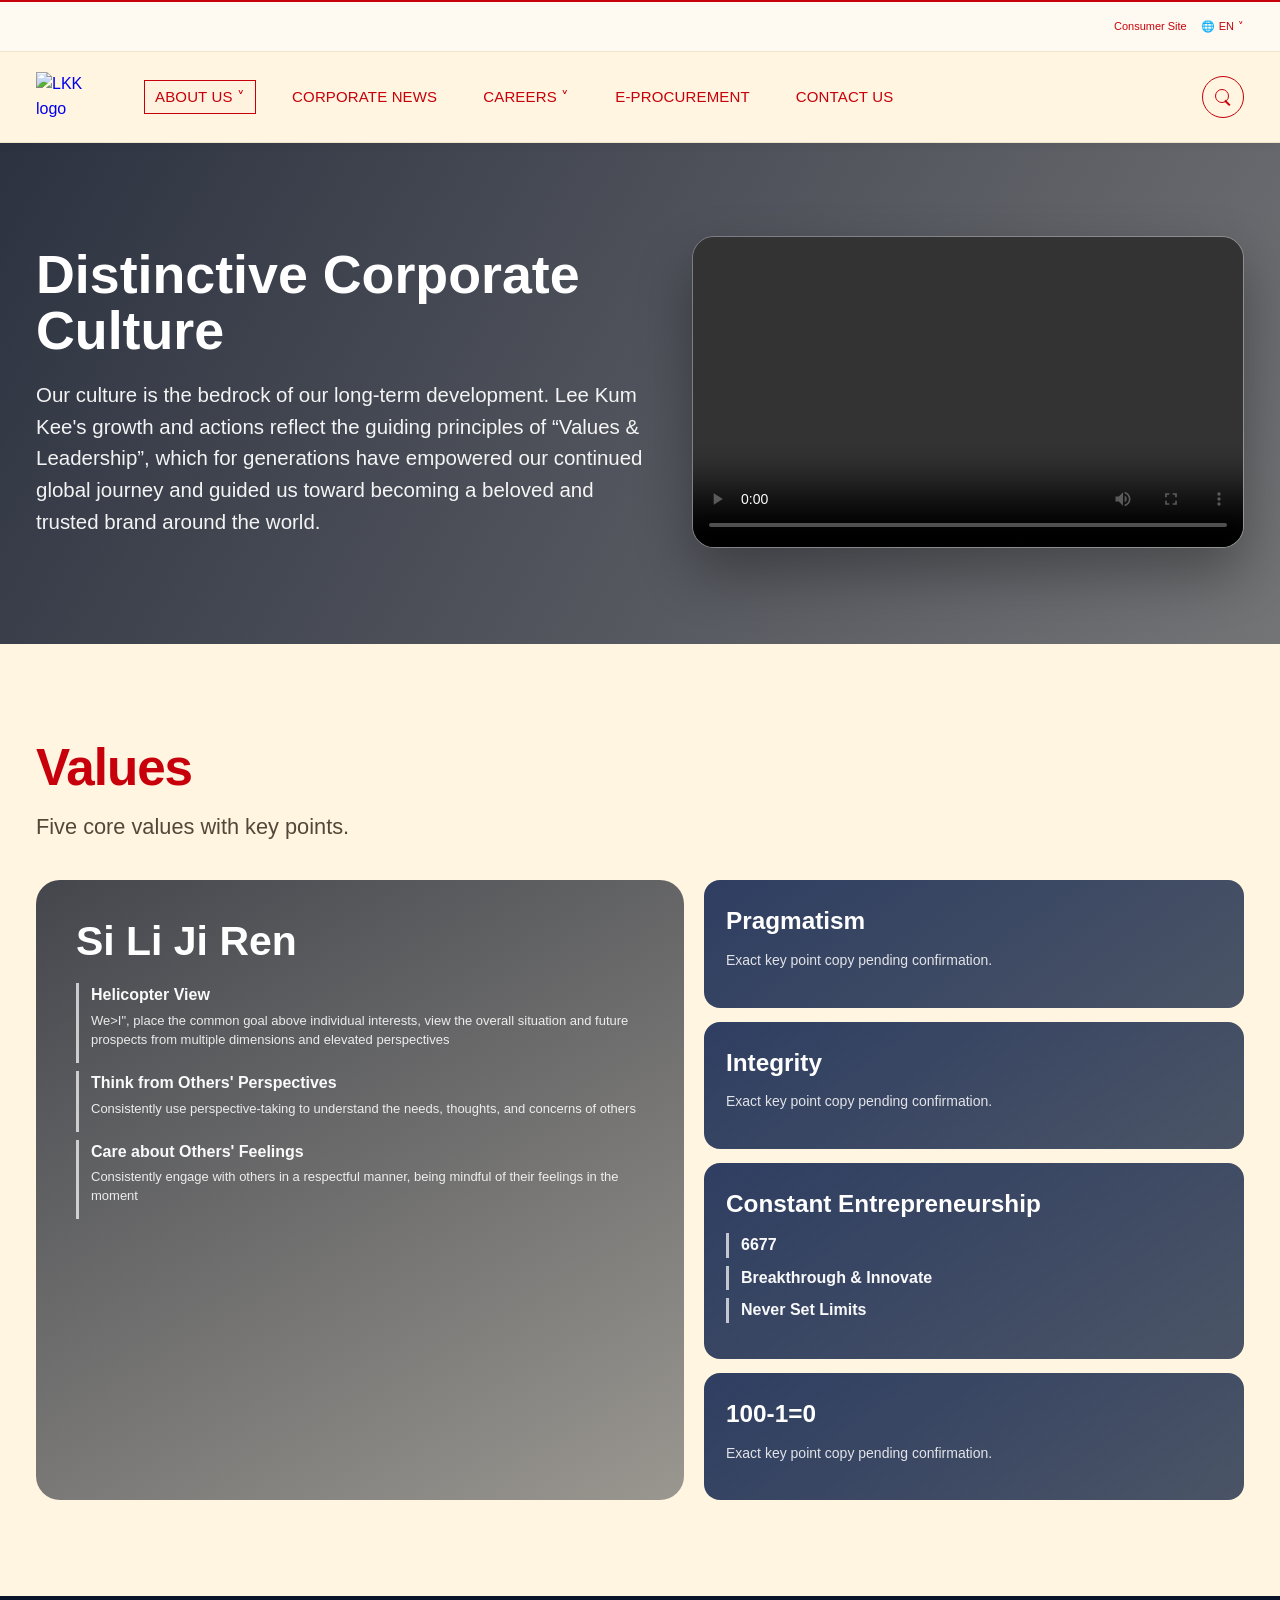
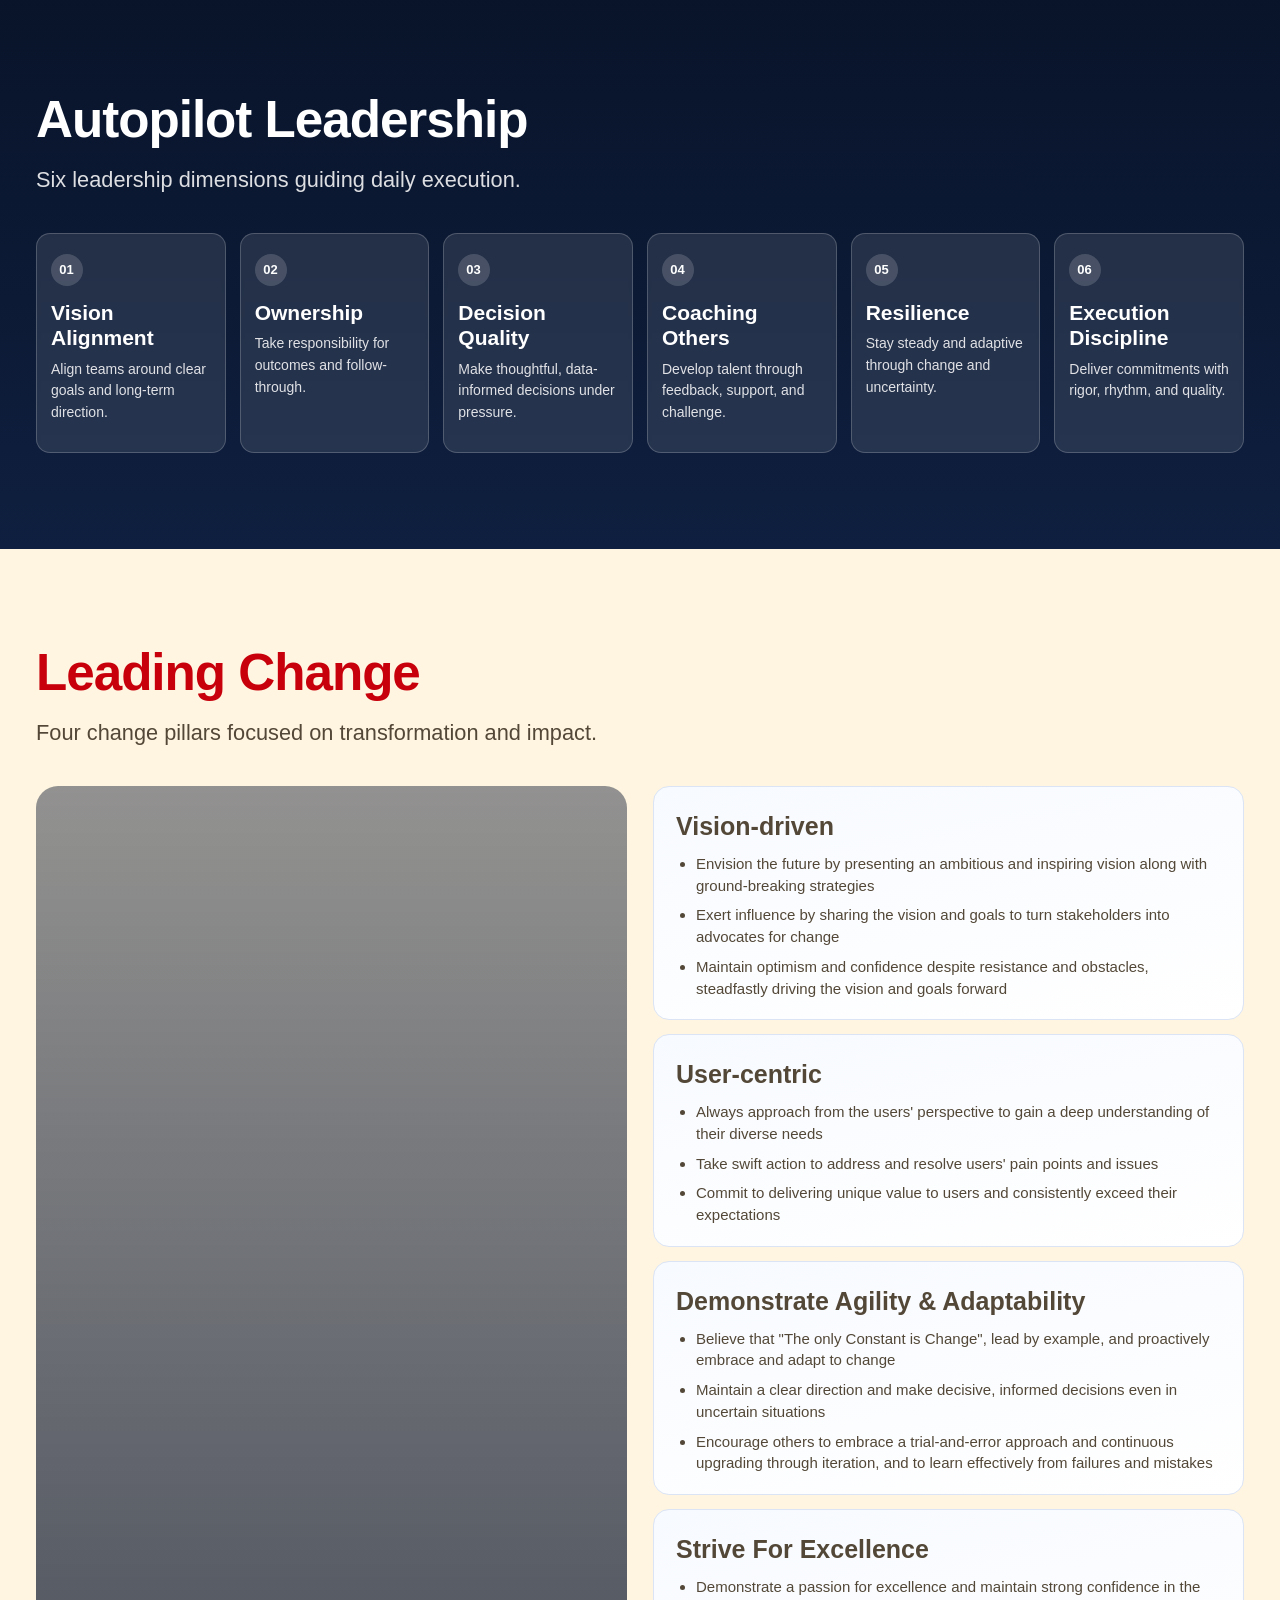
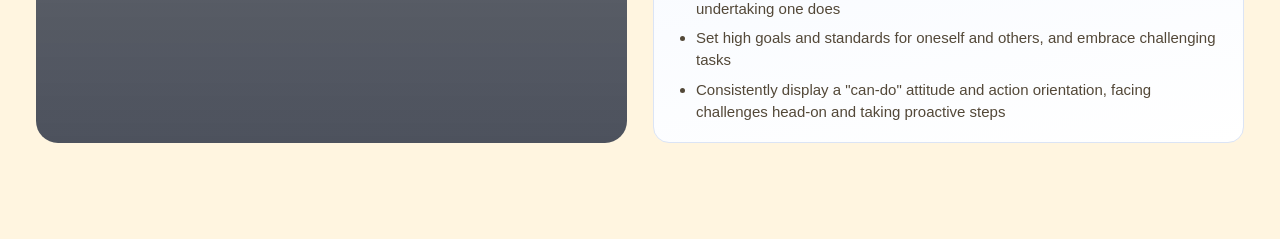
==== company-culture-mockup.html @ 20d8f266 "Remove hero banner section and start with content Co-authored-by: Terencefong62 <Terencefong62@users" ====
<!doctype html>
<html lang="en">
  <head>
    <meta charset="UTF-8" />
    <meta name="viewport" content="width=device-width, initial-scale=1.0" />
    <title>Company Culture Mockup</title>
    <style>
      :root {
        --bg: #fff5e0;
        --card: #ffffff;
        --text: #534838;
        --muted: #6d5e49;
        --primary: #0f65d8;
        --primary-soft: #e8f1ff;
        --line: #dde4ef;
        --lkk-red: #c7000b;
        --lkk-cream: #fff5e0;
      }

      * {
        box-sizing: border-box;
      }

      body {
        margin: 0;
        font-family: "ABC Arizona Flare", -apple-system, BlinkMacSystemFont,
          "Segoe UI", Roboto, Arial, sans-serif;
        color: var(--text);
        background: var(--bg);
        line-height: 1.55;
      }

      .container {
        width: min(1400px, calc(100% - 72px));
        margin: 0 auto;
      }

      .site-header {
        position: fixed;
        top: 0;
        width: 100%;
        z-index: 10;
        border-top: 2px solid var(--lkk-red);
        box-shadow: 0 2px 10px rgba(11, 20, 37, 0.05);
      }

      .utility-bar {
        height: 50px;
        background: #fffaf1;
        border-bottom: 1px solid #f1e3c9;
      }

      .utility-inner {
        height: 100%;
        display: flex;
        align-items: center;
        justify-content: flex-end;
        gap: 14px;
        font-size: 11px;
        font-weight: 500;
        color: var(--lkk-red);
      }

      .utility-item {
        display: inline-flex;
        align-items: center;
        gap: 4px;
      }

      .utility-globe {
        font-size: 11px;
      }

      .main-nav {
        background: var(--lkk-cream);
        border-bottom: 1px solid #f1e3c9;
      }

      .nav-inner {
        height: 90px;
        display: flex;
        align-items: center;
        justify-content: flex-start;
        gap: 24px;
      }

      .logo {
        display: inline-flex;
        align-items: center;
        text-decoration: none;
        flex-shrink: 0;
      }

      .logo img {
        width: 76px;
        height: auto;
        display: block;
      }

      .nav-links {
        display: flex;
        align-items: center;
        gap: 26px;
        padding: 0;
        margin: 0;
        list-style: none;
        margin-left: 8px;
      }

      .nav-links a {
        color: var(--lkk-red);
        text-decoration: none;
        font-size: 15px;
        font-weight: 500;
        text-transform: uppercase;
        letter-spacing: 0.01em;
        display: inline-flex;
        align-items: center;
        height: 34px;
        padding: 0 10px;
      }

      .nav-links a.is-active {
        border: 1px solid var(--lkk-red);
        background: #fff3df;
      }

      .search-btn {
        margin-left: auto;
        position: relative;
        width: 42px;
        height: 42px;
        border-radius: 50%;
        border: 1.5px solid var(--lkk-red);
        display: grid;
        place-items: center;
        color: var(--lkk-red);
      }

      .search-btn::before {
        content: "";
        width: 12px;
        height: 12px;
        border: 1.5px solid currentColor;
        border-radius: 50%;
        transform: translate(-1px, -1px);
      }

      .search-btn::after {
        content: "";
        position: absolute;
        width: 7px;
        height: 1.5px;
        background: currentColor;
        transform: translate(4px, 6px) rotate(45deg);
        transform-origin: center;
      }

      main {
        padding-top: 140px;
      }

      h1,
      h2 {
        margin: 0;
        line-height: 1.2;
      }

      section {
        padding: 96px 0;
      }

      .section-head {
        max-width: 900px;
        margin-bottom: 38px;
      }

      .section-head h2 {
        margin: 0 0 16px;
        font-size: clamp(34px, 4vw, 58px);
        line-height: 1.08;
        letter-spacing: -0.02em;
        color: var(--lkk-red);
      }

      .section-head p {
        margin: 0;
        color: var(--text);
        font-size: clamp(19px, 1.7vw, 25px);
        line-height: 1.45;
      }

      .culture-intro {
        position: relative;
        background:
          linear-gradient(120deg, rgba(15, 23, 42, 0.88), rgba(15, 23, 42, 0.58)),
          url("https://preview-web.lkk.com/files/live/sites/corporate/files/About%20US/1988_tai-po-headquarters.jpg")
            center center / cover no-repeat;
        color: #fff;
      }

      .culture-intro-grid {
        display: grid;
        grid-template-columns: 1.1fr 1fr;
        gap: 48px;
        align-items: center;
      }

      .culture-copy h2 {
        margin: 0 0 20px;
        font-size: clamp(36px, 4.2vw, 62px);
        line-height: 1.05;
      }

      .culture-copy p {
        margin: 0;
        font-size: clamp(19px, 1.6vw, 24px);
        line-height: 1.55;
        color: rgba(255, 255, 255, 0.94);
      }

      .video-frame {
        overflow: hidden;
        border-radius: 22px;
        border: 1px solid rgba(255, 255, 255, 0.25);
        box-shadow: 0 26px 56px rgba(0, 0, 0, 0.33);
      }

      .video-frame video {
        display: block;
        width: 100%;
        aspect-ratio: 16 / 9;
      }

      .values {
        background: var(--bg);
      }

      .values-layout {
        display: grid;
        grid-template-columns: 1.2fr 1fr;
        gap: 20px;
      }

      .value-feature {
        position: relative;
        overflow: hidden;
        border-radius: 24px;
        min-height: 620px;
        padding: 40px;
        color: #fff;
        background:
          linear-gradient(150deg, rgba(15, 21, 35, 0.78), rgba(15, 21, 35, 0.42)),
          url("https://images.unsplash.com/photo-1552664730-d307ca884978?auto=format&fit=crop&w=1600&q=80")
            center center / cover no-repeat;
      }

      .value-feature h3 {
        margin: 0 0 20px;
        font-size: clamp(34px, 3.2vw, 54px);
        line-height: 1.05;
      }

      .value-card-grid {
        display: grid;
        gap: 14px;
      }

      .value-card {
        border-radius: 16px;
        padding: 22px;
        color: #fff;
        background:
          linear-gradient(145deg, rgba(24, 42, 84, 0.9), rgba(11, 28, 59, 0.74)),
          url("https://images.unsplash.com/photo-1521737604893-d14cc237f11d?auto=format&fit=crop&w=1200&q=80")
            center center / cover no-repeat;
      }

      .value-card h4 {
        margin: 0 0 10px;
        font-size: clamp(24px, 1.9vw, 33px);
      }

      .value-points {
        list-style: none;
        margin: 0;
        padding: 0;
        display: grid;
        gap: 8px;
      }

      .value-points li {
        border-left: 3px solid rgba(255, 255, 255, 0.7);
        padding-left: 12px;
      }

      .point-label {
        font-size: clamp(16px, 1.08vw, 18px);
        font-weight: 700;
        color: rgba(255, 255, 255, 0.97);
      }

      .point-desc {
        margin-top: 4px;
        font-size: clamp(13px, 0.95vw, 15px);
        line-height: 1.45;
        color: rgba(255, 255, 255, 0.88);
      }

      .copy-pending {
        margin: 0;
        font-size: 14px;
        color: rgba(255, 255, 255, 0.85);
      }

      .autopilot {
        background:
          linear-gradient(180deg, #09142a, #0f1f3f),
          url("https://images.unsplash.com/photo-1504384308090-c894fdcc538d?auto=format&fit=crop&w=1800&q=80")
            center center / cover no-repeat;
        color: #fff;
      }

      .autopilot .section-head p {
        color: rgba(255, 255, 255, 0.86);
      }

      .autopilot .section-head h2 {
        color: #fff;
      }

      .autopilot-track {
        display: grid;
        grid-template-columns: repeat(6, minmax(0, 1fr));
        gap: 14px;
      }

      .pilot-step {
        border-radius: 14px;
        padding: 20px 14px;
        min-height: 220px;
        background: rgba(255, 255, 255, 0.1);
        border: 1px solid rgba(255, 255, 255, 0.2);
        backdrop-filter: blur(2px);
      }

      .pilot-step .num {
        display: inline-flex;
        width: 32px;
        height: 32px;
        border-radius: 50%;
        background: rgba(255, 255, 255, 0.16);
        align-items: center;
        justify-content: center;
        font-size: 13px;
        font-weight: 700;
        margin-bottom: 14px;
      }

      .pilot-step h3 {
        margin: 0 0 8px;
        font-size: 21px;
        line-height: 1.2;
      }

      .pilot-step p {
        margin: 0;
        font-size: 14px;
        color: rgba(255, 255, 255, 0.86);
      }

      .leading-change {
        background: var(--bg);
      }

      .change-layout {
        display: grid;
        grid-template-columns: 1fr 1fr;
        gap: 26px;
        align-items: stretch;
      }

      .change-visual {
        border-radius: 22px;
        min-height: 650px;
        background:
          linear-gradient(180deg, rgba(8, 19, 43, 0.44), rgba(8, 19, 43, 0.72)),
          url("https://images.unsplash.com/photo-1497366811353-6870744d04b2?auto=format&fit=crop&w=1500&q=80")
            center center / cover no-repeat;
      }

      .change-stack {
        display: grid;
        gap: 14px;
      }

      .change-card {
        border-radius: 16px;
        padding: 20px 22px;
        border: 1px solid #dbe4f5;
        background: linear-gradient(170deg, #f7faff 0%, #ffffff 100%);
      }

      .change-card h3 {
        margin: 0 0 7px;
        font-size: 25px;
      }

      .change-card ul {
        margin: 0;
        padding-left: 20px;
        display: grid;
        gap: 8px;
      }

      .change-card li {
        margin: 0;
        font-size: 15px;
        line-height: 1.45;
        color: var(--text);
      }

      @media (max-width: 1080px) {
        .nav-links {
          gap: 14px;
        }

        .nav-links a {
          font-size: 14px;
        }

        .values-layout {
          grid-template-columns: 1fr;
        }

        .autopilot-track {
          grid-template-columns: repeat(3, minmax(0, 1fr));
        }
      }

      @media (max-width: 900px) {
        .utility-bar {
          display: none;
        }

        main {
          padding-top: 90px;
        }

        .culture-intro {
          margin-top: 0;
          padding-top: 72px;
        }

        .nav-inner {
          height: auto;
          padding: 14px 0 16px;
          flex-wrap: wrap;
        }

        .nav-links {
          width: 100%;
          flex-wrap: wrap;
          justify-content: center;
          gap: 12px 18px;
        }

        .culture-intro-grid,
        .change-layout {
          grid-template-columns: 1fr;
        }

        .autopilot-track {
          grid-template-columns: 1fr;
        }

        .value-feature {
          min-height: 460px;
        }
      }

      @media (max-width: 680px) {
        .container {
          width: min(1160px, calc(100% - 28px));
        }

        section {
          padding: 72px 0;
        }
      }
    </style>
  </head>
  <body>
    <header class="site-header">
      <div class="utility-bar">
        <div class="container utility-inner">
          <span class="utility-item">Consumer Site</span>
          <span class="utility-item">
            <span class="utility-globe" aria-hidden="true">🌐</span>
            EN
            <span aria-hidden="true">˅</span>
          </span>
        </div>
      </div>
      <nav class="main-nav">
        <div class="container nav-inner">
          <a href="#" class="logo" aria-label="Lee Kum Kee">
            <img
              src="https://preview-web.lkk.com/modules/lkk-templates/images/lkk-logo-corporate.svg"
              alt="LKK logo"
            />
          </a>
          <ul class="nav-links">
            <li><a class="is-active" href="#">About Us ˅</a></li>
            <li><a href="#">Corporate News</a></li>
            <li><a href="#">Careers ˅</a></li>
            <li><a href="#">E-Procurement</a></li>
            <li><a href="#">Contact Us</a></li>
          </ul>
          <div class="search-btn" aria-hidden="true"></div>
        </div>
      </nav>
    </header>

    <main>
      <section class="culture-intro">
        <div class="container">
          <div class="culture-intro-grid">
            <div class="culture-copy">
              <h2>Distinctive Corporate Culture</h2>
              <p>
                Our culture is the bedrock of our long-term development.
                Lee Kum Kee's growth and actions reflect the guiding principles of
                “Values &amp; Leadership”, which for generations have empowered our
                continued global journey and guided us toward becoming a beloved
                and trusted brand around the world.
              </p>
            </div>
            <div class="video-frame">
              <video controls preload="metadata">
                <source
                  src="https://preview-web.lkk.com/files/live/sites/corporate/files/About%20US/v-l-tc.mp4"
                  type="video/mp4"
                />
                Your browser does not support the video tag.
              </video>
            </div>
          </div>
        </div>
      </section>

      <section class="values">
        <div class="container">
          <div class="section-head">
            <h2>Values</h2>
            <p>Five core values with key points.</p>
          </div>
          <div class="values-layout">
            <article class="value-feature">
              <h3>Si Li Ji Ren</h3>
              <ul class="value-points">
                <li>
                  <span class="point-label">Helicopter View</span>
                  <p class="point-desc">
                    We&gt;I", place the common goal above individual interests,
                    view the overall situation and future prospects from
                    multiple dimensions and elevated perspectives
                  </p>
                </li>
                <li>
                  <span class="point-label">Think from Others' Perspectives</span>
                  <p class="point-desc">
                    Consistently use perspective-taking to understand the needs,
                    thoughts, and concerns of others
                  </p>
                </li>
                <li>
                  <span class="point-label">Care about Others' Feelings</span>
                  <p class="point-desc">
                    Consistently engage with others in a respectful manner,
                    being mindful of their feelings in the moment
                  </p>
                </li>
              </ul>
            </article>
            <div class="value-card-grid">
              <article class="value-card">
                <h4>Pragmatism</h4>
                <p class="copy-pending">Exact key point copy pending confirmation.</p>
              </article>
              <article class="value-card">
                <h4>Integrity</h4>
                <p class="copy-pending">Exact key point copy pending confirmation.</p>
              </article>
              <article class="value-card">
                <h4>Constant Entrepreneurship</h4>
                <ul class="value-points">
                  <li><span class="point-label">6677</span></li>
                  <li><span class="point-label">Breakthrough &amp; Innovate</span></li>
                  <li><span class="point-label">Never Set Limits</span></li>
                </ul>
              </article>
              <article class="value-card">
                <h4>100-1=0</h4>
                <p class="copy-pending">Exact key point copy pending confirmation.</p>
              </article>
            </div>
          </div>
        </div>
      </section>

      <section class="autopilot">
        <div class="container">
          <div class="section-head">
            <h2>Autopilot Leadership</h2>
            <p>Six leadership dimensions guiding daily execution.</p>
          </div>
          <div class="autopilot-track">
            <article class="pilot-step">
              <span class="num">01</span>
              <h3>Vision Alignment</h3>
              <p>Align teams around clear goals and long-term direction.</p>
            </article>
            <article class="pilot-step">
              <span class="num">02</span>
              <h3>Ownership</h3>
              <p>Take responsibility for outcomes and follow-through.</p>
            </article>
            <article class="pilot-step">
              <span class="num">03</span>
              <h3>Decision Quality</h3>
              <p>Make thoughtful, data-informed decisions under pressure.</p>
            </article>
            <article class="pilot-step">
              <span class="num">04</span>
              <h3>Coaching Others</h3>
              <p>Develop talent through feedback, support, and challenge.</p>
            </article>
            <article class="pilot-step">
              <span class="num">05</span>
              <h3>Resilience</h3>
              <p>Stay steady and adaptive through change and uncertainty.</p>
            </article>
            <article class="pilot-step">
              <span class="num">06</span>
              <h3>Execution Discipline</h3>
              <p>Deliver commitments with rigor, rhythm, and quality.</p>
            </article>
          </div>
        </div>
      </section>

      <section class="leading-change">
        <div class="container">
          <div class="section-head">
            <h2>Leading Change</h2>
            <p>Four change pillars focused on transformation and impact.</p>
          </div>
          <div class="change-layout">
            <div class="change-visual"></div>
            <div class="change-stack">
              <article class="change-card">
                <h3>Vision-driven</h3>
                <ul>
                  <li>
                    Envision the future by presenting an ambitious and inspiring
                    vision along with ground-breaking strategies
                  </li>
                  <li>
                    Exert influence by sharing the vision and goals to turn
                    stakeholders into advocates for change
                  </li>
                  <li>
                    Maintain optimism and confidence despite resistance and
                    obstacles, steadfastly driving the vision and goals forward
                  </li>
                </ul>
              </article>
              <article class="change-card">
                <h3>User-centric</h3>
                <ul>
                  <li>
                    Always approach from the users' perspective to gain a deep
                    understanding of their diverse needs
                  </li>
                  <li>
                    Take swift action to address and resolve users' pain points
                    and issues
                  </li>
                  <li>
                    Commit to delivering unique value to users and consistently
                    exceed their expectations
                  </li>
                </ul>
              </article>
              <article class="change-card">
                <h3>Demonstrate Agility &amp; Adaptability</h3>
                <ul>
                  <li>
                    Believe that "The only Constant is Change", lead by
                    example, and proactively embrace and adapt to change
                  </li>
                  <li>
                    Maintain a clear direction and make decisive, informed
                    decisions even in uncertain situations
                  </li>
                  <li>
                    Encourage others to embrace a trial-and-error approach and
                    continuous upgrading through iteration, and to learn
                    effectively from failures and mistakes
                  </li>
                </ul>
              </article>
              <article class="change-card">
                <h3>Strive For Excellence</h3>
                <ul>
                  <li>
                    Demonstrate a passion for excellence and maintain strong
                    confidence in the undertaking one does
                  </li>
                  <li>
                    Set high goals and standards for oneself and others, and
                    embrace challenging tasks
                  </li>
                  <li>
                    Consistently display a "can-do" attitude and action
                    orientation, facing challenges head-on and taking proactive
                    steps
                  </li>
                </ul>
              </article>
            </div>
          </div>
        </div>
      </section>
    </main>
  </body>
</html>
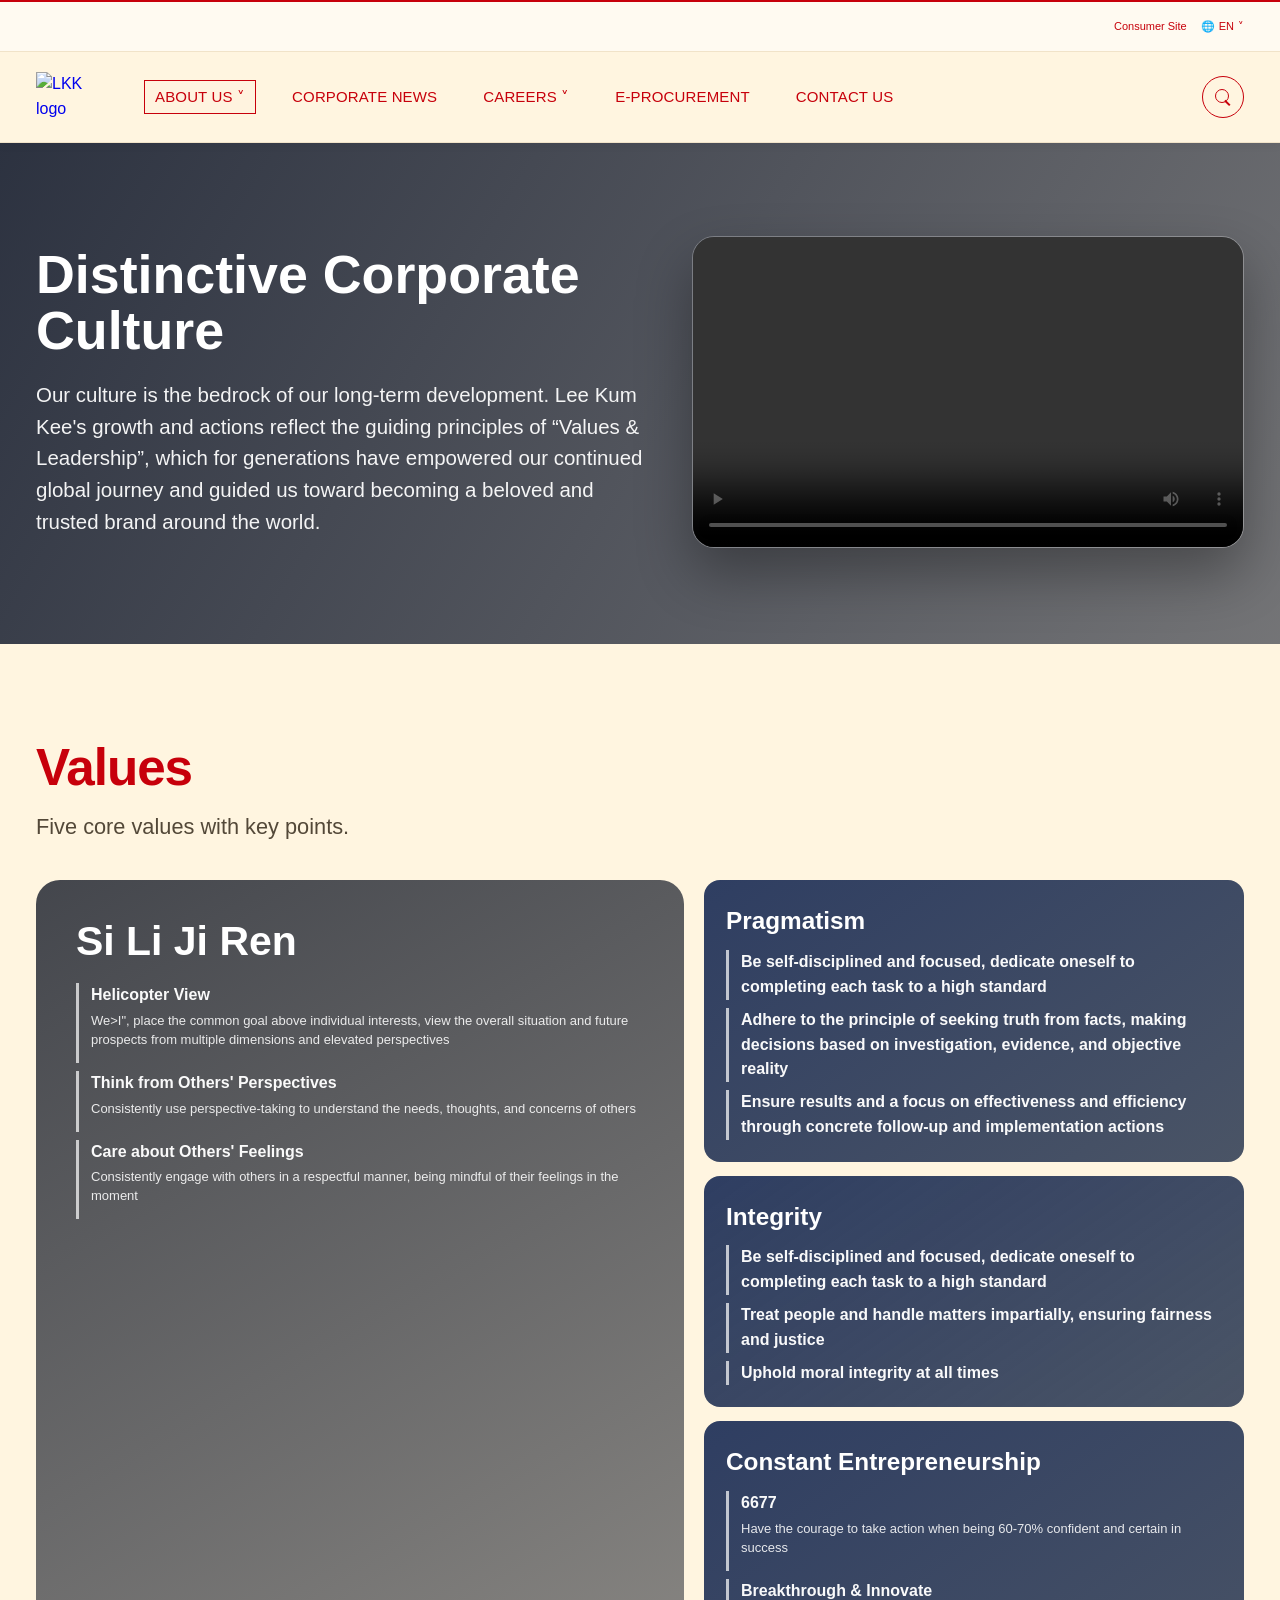
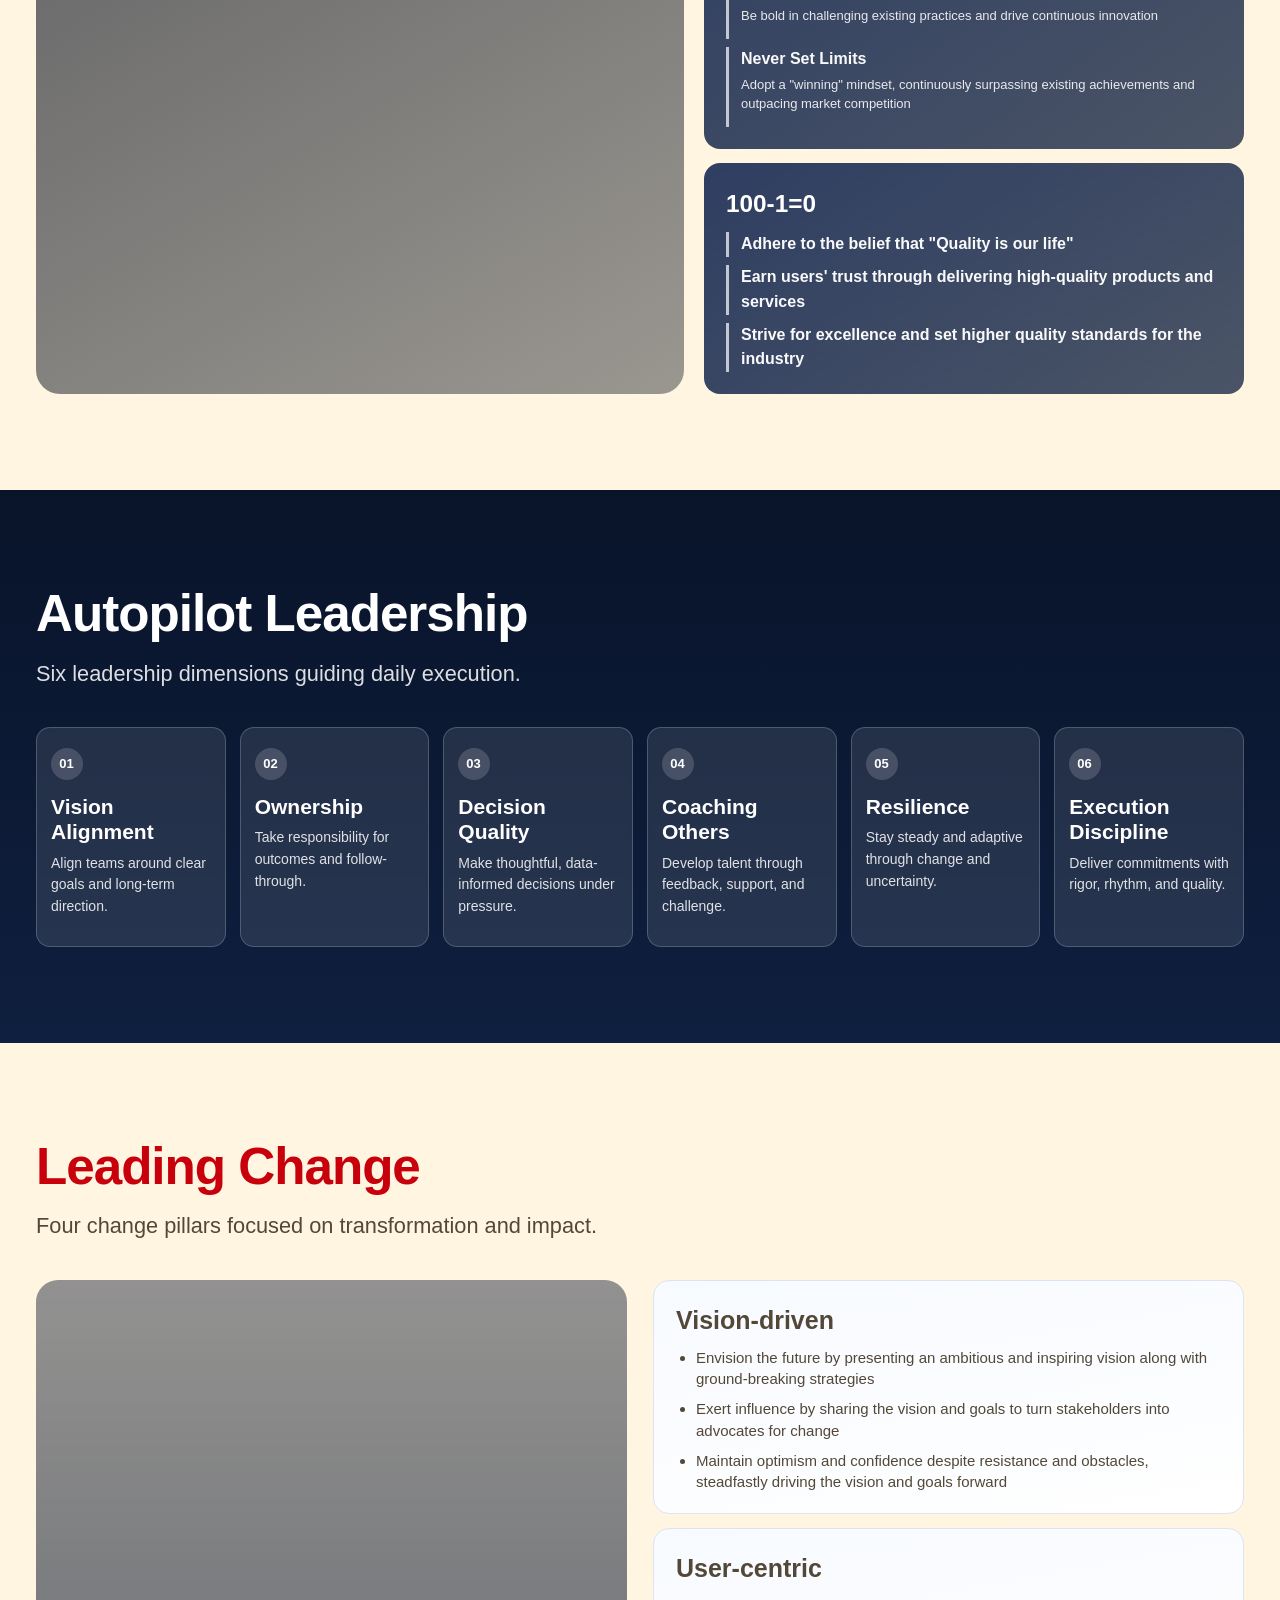
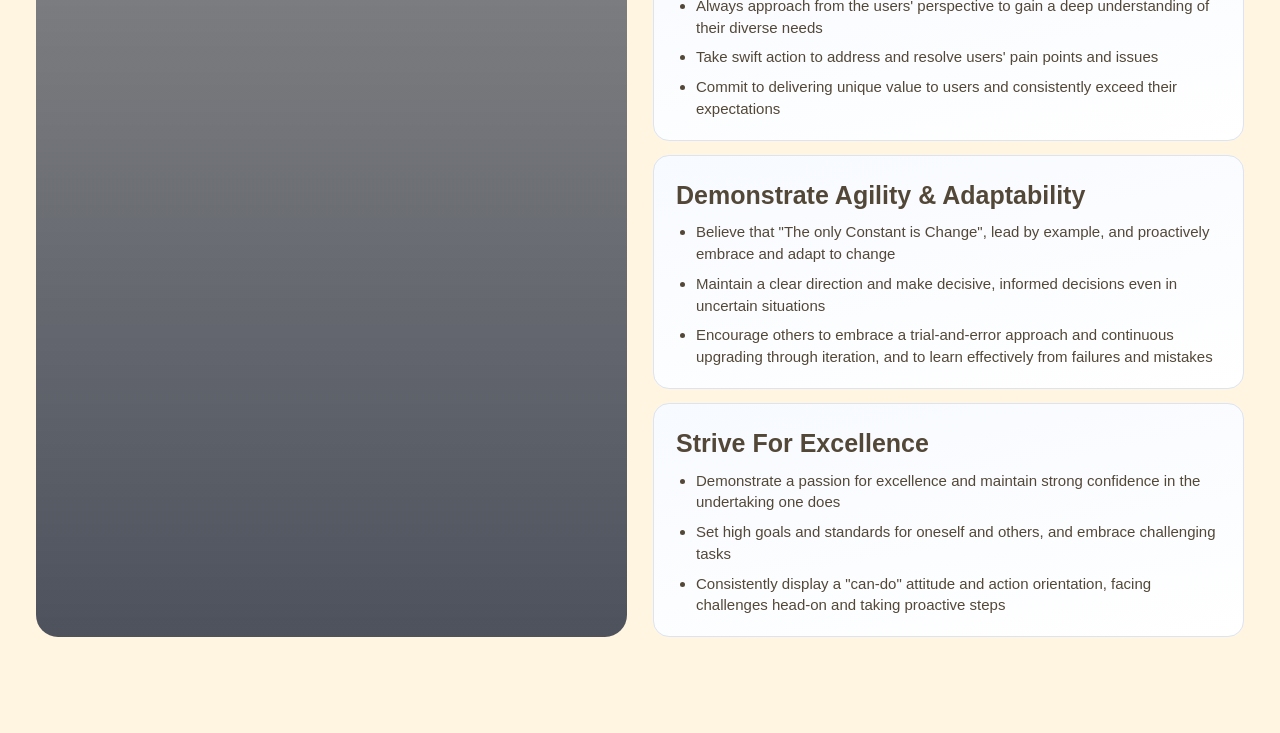
==== commit 5cc6b674: "Use exact provided copy for values section Co-authored-by: Terencefong62 <Terencefong62@users.norepl" ====
--- a/company-culture-mockup.html
+++ b/company-culture-mockup.html
@@ -305,12 +305,6 @@
         font-size: clamp(13px, 0.95vw, 15px);
         line-height: 1.45;
         color: rgba(255, 255, 255, 0.88);
-      }
-
-      .copy-pending {
-        margin: 0;
-        font-size: 14px;
-        color: rgba(255, 255, 255, 0.85);
       }
 
       .autopilot {
@@ -586,23 +580,97 @@
             <div class="value-card-grid">
               <article class="value-card">
                 <h4>Pragmatism</h4>
-                <p class="copy-pending">Exact key point copy pending confirmation.</p>
+                <ul class="value-points">
+                  <li>
+                    <span class="point-label">
+                      Be self-disciplined and focused, dedicate oneself to
+                      completing each task to a high standard
+                    </span>
+                  </li>
+                  <li>
+                    <span class="point-label">
+                      Adhere to the principle of seeking truth from facts,
+                      making decisions based on investigation, evidence, and
+                      objective reality
+                    </span>
+                  </li>
+                  <li>
+                    <span class="point-label">
+                      Ensure results and a focus on effectiveness and efficiency
+                      through concrete follow-up and implementation actions
+                    </span>
+                  </li>
+                </ul>
               </article>
               <article class="value-card">
                 <h4>Integrity</h4>
-                <p class="copy-pending">Exact key point copy pending confirmation.</p>
+                <ul class="value-points">
+                  <li>
+                    <span class="point-label">
+                      Be self-disciplined and focused, dedicate oneself to
+                      completing each task to a high standard
+                    </span>
+                  </li>
+                  <li>
+                    <span class="point-label">
+                      Treat people and handle matters impartially, ensuring
+                      fairness and justice
+                    </span>
+                  </li>
+                  <li>
+                    <span class="point-label">
+                      Uphold moral integrity at all times
+                    </span>
+                  </li>
+                </ul>
               </article>
               <article class="value-card">
                 <h4>Constant Entrepreneurship</h4>
                 <ul class="value-points">
-                  <li><span class="point-label">6677</span></li>
-                  <li><span class="point-label">Breakthrough &amp; Innovate</span></li>
-                  <li><span class="point-label">Never Set Limits</span></li>
+                  <li>
+                    <span class="point-label">6677</span>
+                    <p class="point-desc">
+                      Have the courage to take action when being 60-70%
+                      confident and certain in success
+                    </p>
+                  </li>
+                  <li>
+                    <span class="point-label">Breakthrough &amp; Innovate</span>
+                    <p class="point-desc">
+                      Be bold in challenging existing practices and drive
+                      continuous innovation
+                    </p>
+                  </li>
+                  <li>
+                    <span class="point-label">Never Set Limits</span>
+                    <p class="point-desc">
+                      Adopt a "winning" mindset, continuously surpassing
+                      existing achievements and outpacing market competition
+                    </p>
+                  </li>
                 </ul>
               </article>
               <article class="value-card">
                 <h4>100-1=0</h4>
-                <p class="copy-pending">Exact key point copy pending confirmation.</p>
+                <ul class="value-points">
+                  <li>
+                    <span class="point-label">
+                      Adhere to the belief that "Quality is our life"
+                    </span>
+                  </li>
+                  <li>
+                    <span class="point-label">
+                      Earn users' trust through delivering high-quality products
+                      and services
+                    </span>
+                  </li>
+                  <li>
+                    <span class="point-label">
+                      Strive for excellence and set higher quality standards for
+                      the industry
+                    </span>
+                  </li>
+                </ul>
               </article>
             </div>
           </div>
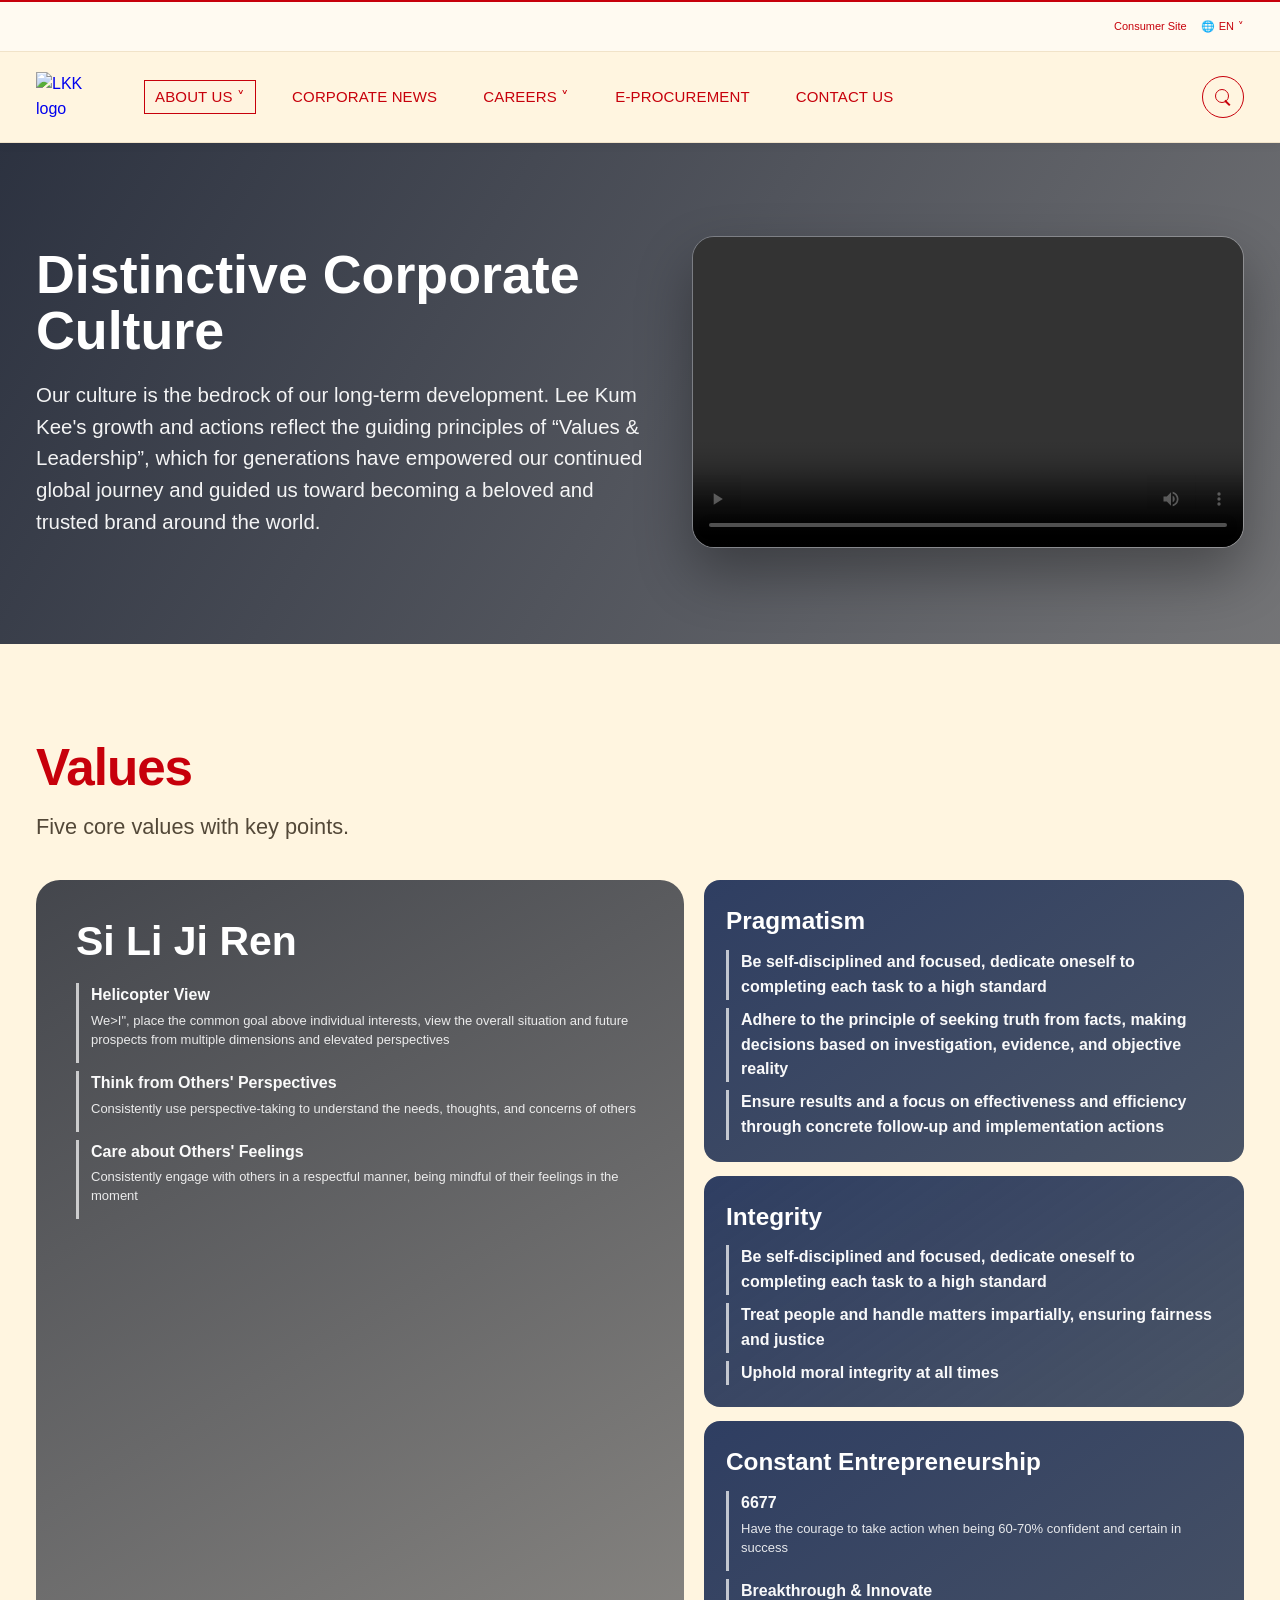
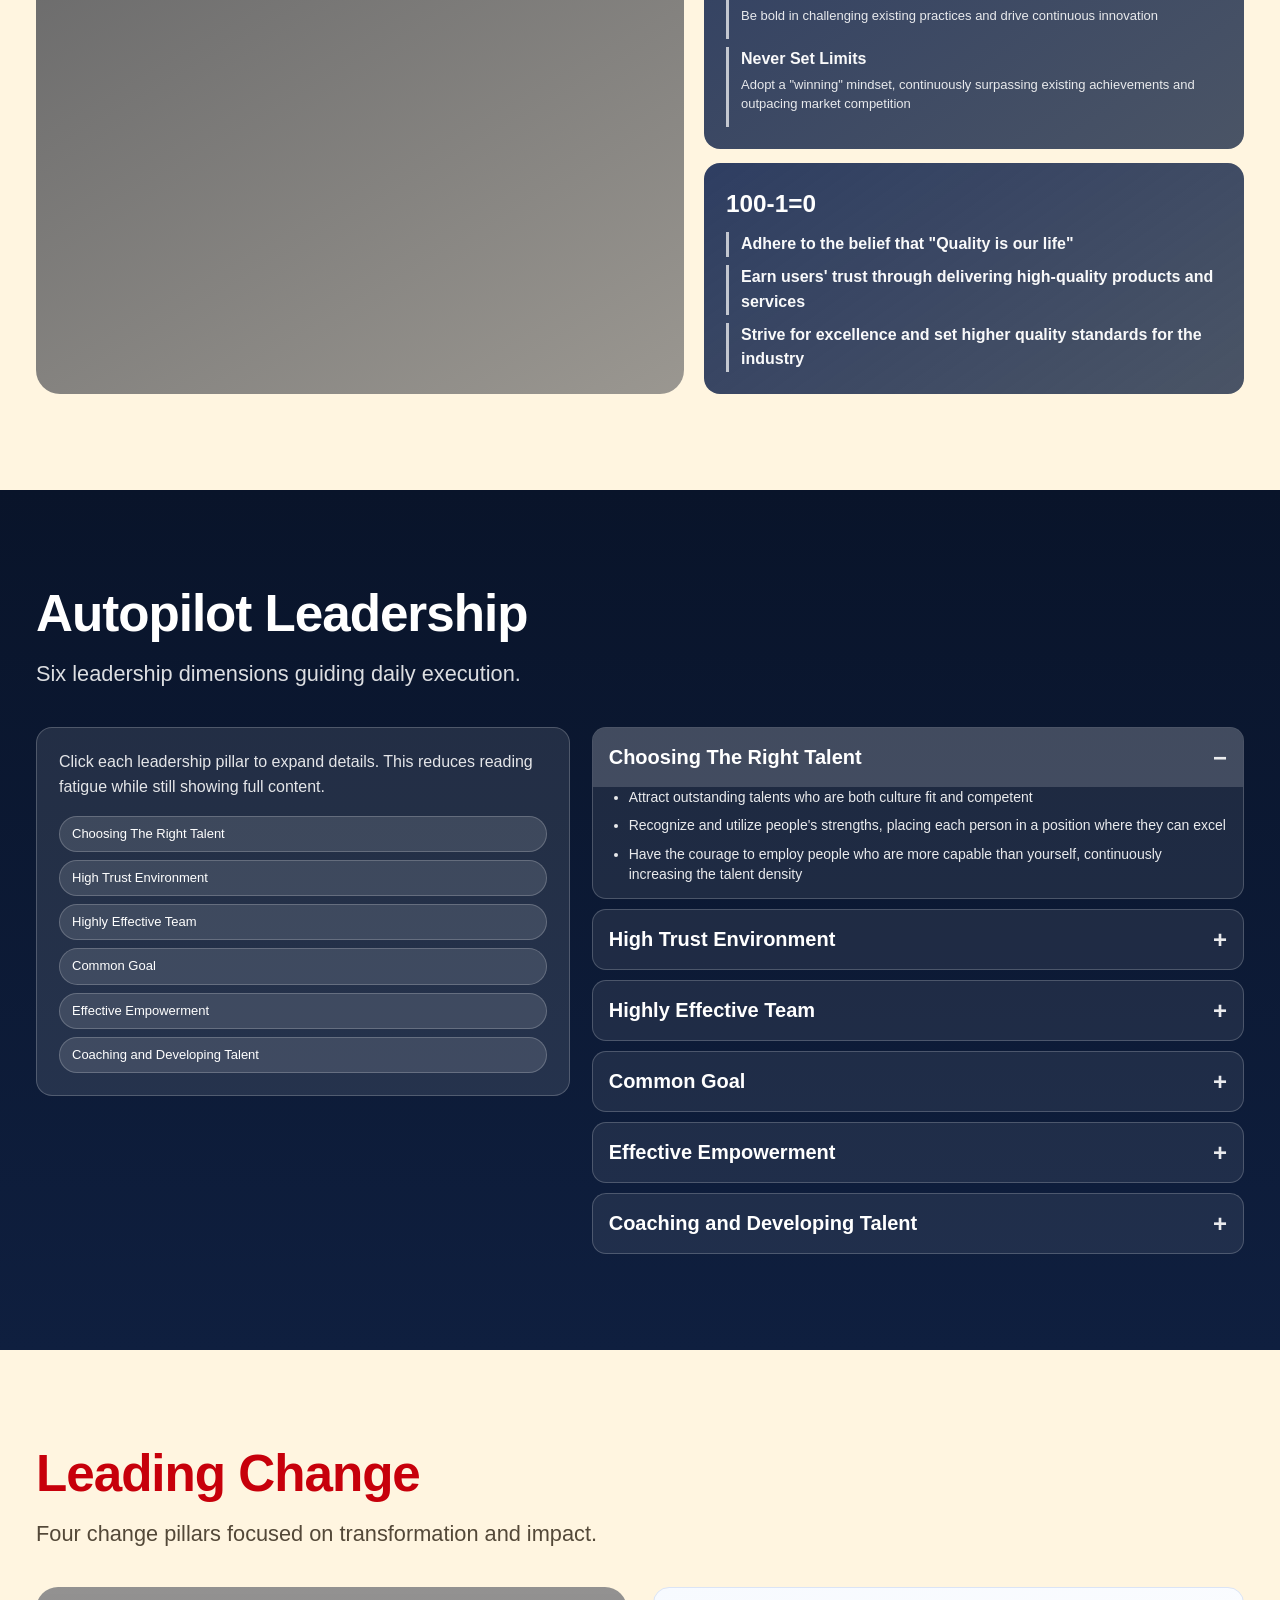
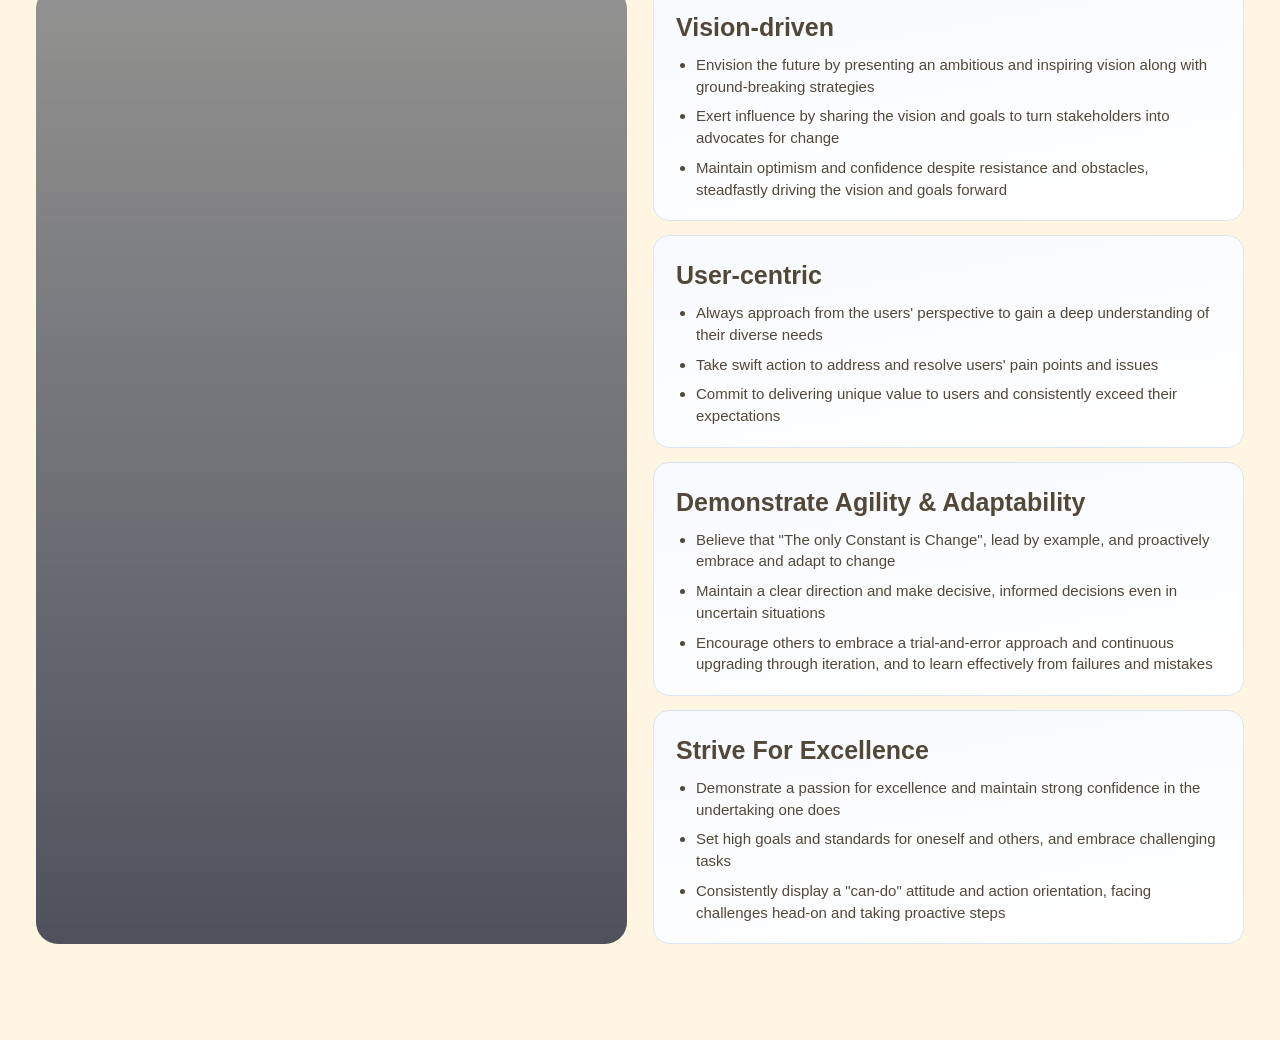
==== commit 49832a5b: "Redesign autopilot leadership as interactive accordion Co-authored-by: Terencefong62 <Terencefong62@" ====
--- a/company-culture-mockup.html
+++ b/company-culture-mockup.html
@@ -323,44 +323,104 @@
         color: #fff;
       }
 
-      .autopilot-track {
-        display: grid;
-        grid-template-columns: repeat(6, minmax(0, 1fr));
-        gap: 14px;
-      }
-
-      .pilot-step {
-        border-radius: 14px;
-        padding: 20px 14px;
-        min-height: 220px;
+      .autopilot-layout {
+        display: grid;
+        grid-template-columns: 0.9fr 1.1fr;
+        gap: 22px;
+      }
+
+      .autopilot-overview {
+        border-radius: 16px;
+        padding: 22px;
         background: rgba(255, 255, 255, 0.1);
         border: 1px solid rgba(255, 255, 255, 0.2);
-        backdrop-filter: blur(2px);
-      }
-
-      .pilot-step .num {
-        display: inline-flex;
-        width: 32px;
-        height: 32px;
-        border-radius: 50%;
+        align-self: start;
+      }
+
+      .autopilot-overview p {
+        margin: 0 0 16px;
+        color: rgba(255, 255, 255, 0.88);
+      }
+
+      .lead-pills {
+        list-style: none;
+        margin: 0;
+        padding: 0;
+        display: grid;
+        gap: 8px;
+      }
+
+      .lead-pills li {
+        padding: 9px 12px;
+        border-radius: 999px;
+        background: rgba(255, 255, 255, 0.12);
+        border: 1px solid rgba(255, 255, 255, 0.2);
+        font-size: 13px;
+        line-height: 1.25;
+      }
+
+      .autopilot-accordion {
+        display: grid;
+        gap: 10px;
+      }
+
+      .autopilot-item {
+        border-radius: 14px;
+        overflow: hidden;
+        border: 1px solid rgba(255, 255, 255, 0.2);
+        background: rgba(255, 255, 255, 0.08);
+      }
+
+      .autopilot-item summary {
+        cursor: pointer;
+        list-style: none;
+        padding: 14px 16px;
+        font-size: 20px;
+        font-weight: 700;
+        display: flex;
+        align-items: center;
+        justify-content: space-between;
+        transition: background-color 0.2s ease;
+      }
+
+      .autopilot-item summary::-webkit-details-marker {
+        display: none;
+      }
+
+      .autopilot-item summary::after {
+        content: "+";
+        font-size: 24px;
+        line-height: 1;
+        color: rgba(255, 255, 255, 0.9);
+      }
+
+      .autopilot-item:hover summary {
+        background: rgba(255, 255, 255, 0.12);
+      }
+
+      .autopilot-item[open] summary {
         background: rgba(255, 255, 255, 0.16);
-        align-items: center;
-        justify-content: center;
-        font-size: 13px;
-        font-weight: 700;
-        margin-bottom: 14px;
-      }
-
-      .pilot-step h3 {
-        margin: 0 0 8px;
-        font-size: 21px;
-        line-height: 1.2;
-      }
-
-      .pilot-step p {
+      }
+
+      .autopilot-item[open] summary::after {
+        content: "−";
+      }
+
+      .autopilot-body {
+        padding: 0 16px 14px;
+      }
+
+      .autopilot-body ul {
         margin: 0;
+        padding-left: 20px;
+        display: grid;
+        gap: 8px;
+      }
+
+      .autopilot-body li {
         font-size: 14px;
-        color: rgba(255, 255, 255, 0.86);
+        color: rgba(255, 255, 255, 0.9);
+        line-height: 1.45;
       }
 
       .leading-change {
@@ -427,8 +487,8 @@
           grid-template-columns: 1fr;
         }
 
-        .autopilot-track {
-          grid-template-columns: repeat(3, minmax(0, 1fr));
+        .autopilot-layout {
+          grid-template-columns: 1fr;
         }
       }
 
@@ -461,10 +521,6 @@
 
         .culture-intro-grid,
         .change-layout {
-          grid-template-columns: 1fr;
-        }
-
-        .autopilot-track {
           grid-template-columns: 1fr;
         }
 
@@ -683,37 +739,138 @@
             <h2>Autopilot Leadership</h2>
             <p>Six leadership dimensions guiding daily execution.</p>
           </div>
-          <div class="autopilot-track">
-            <article class="pilot-step">
-              <span class="num">01</span>
-              <h3>Vision Alignment</h3>
-              <p>Align teams around clear goals and long-term direction.</p>
-            </article>
-            <article class="pilot-step">
-              <span class="num">02</span>
-              <h3>Ownership</h3>
-              <p>Take responsibility for outcomes and follow-through.</p>
-            </article>
-            <article class="pilot-step">
-              <span class="num">03</span>
-              <h3>Decision Quality</h3>
-              <p>Make thoughtful, data-informed decisions under pressure.</p>
-            </article>
-            <article class="pilot-step">
-              <span class="num">04</span>
-              <h3>Coaching Others</h3>
-              <p>Develop talent through feedback, support, and challenge.</p>
-            </article>
-            <article class="pilot-step">
-              <span class="num">05</span>
-              <h3>Resilience</h3>
-              <p>Stay steady and adaptive through change and uncertainty.</p>
-            </article>
-            <article class="pilot-step">
-              <span class="num">06</span>
-              <h3>Execution Discipline</h3>
-              <p>Deliver commitments with rigor, rhythm, and quality.</p>
-            </article>
+          <div class="autopilot-layout">
+            <aside class="autopilot-overview">
+              <p>
+                Click each leadership pillar to expand details. This reduces
+                reading fatigue while still showing full content.
+              </p>
+              <ul class="lead-pills">
+                <li>Choosing The Right Talent</li>
+                <li>High Trust Environment</li>
+                <li>Highly Effective Team</li>
+                <li>Common Goal</li>
+                <li>Effective Empowerment</li>
+                <li>Coaching and Developing Talent</li>
+              </ul>
+            </aside>
+            <div class="autopilot-accordion">
+              <details class="autopilot-item" open>
+                <summary>Choosing The Right Talent</summary>
+                <div class="autopilot-body">
+                  <ul>
+                    <li>
+                      Attract outstanding talents who are both culture fit and
+                      competent
+                    </li>
+                    <li>
+                      Recognize and utilize people's strengths, placing each
+                      person in a position where they can excel
+                    </li>
+                    <li>
+                      Have the courage to employ people who are more capable
+                      than yourself, continuously increasing the talent density
+                    </li>
+                  </ul>
+                </div>
+              </details>
+              <details class="autopilot-item">
+                <summary>High Trust Environment</summary>
+                <div class="autopilot-body">
+                  <ul>
+                    <li>
+                      Trust others first, believing that everyone is trustworthy
+                    </li>
+                    <li>
+                      Respect everyone's opinions and consider their
+                      perspectives
+                    </li>
+                    <li>
+                      Practice active listening, express openly, speak the
+                      truth, and foster an atmosphere of mutual trust
+                    </li>
+                  </ul>
+                </div>
+              </details>
+              <details class="autopilot-item">
+                <summary>Highly Effective Team</summary>
+                <div class="autopilot-body">
+                  <ul>
+                    <li>
+                      While helping others, also actively seek help, fostering
+                      collaboration and resource sharing
+                    </li>
+                    <li>
+                      Be willing to take on extra responsibilities for the team
+                      and honor commitments to the team
+                    </li>
+                    <li>
+                      Address issues directly and ensure they are brought to the
+                      table and ensure the focus is on the issue, not the person
+                    </li>
+                  </ul>
+                </div>
+              </details>
+              <details class="autopilot-item">
+                <summary>Common Goal</summary>
+                <div class="autopilot-body">
+                  <ul>
+                    <li>
+                      Actively invite relevant individuals to participate in
+                      discussions and decision-making, leveraging collective
+                      wisdom and efforts
+                    </li>
+                    <li>
+                      Utilize effective models and tools to facilitate open,
+                      efficient, and productive discussions
+                    </li>
+                    <li>
+                      Establish clear and mutually understood common goals
+                      through open communication and consensus
+                    </li>
+                  </ul>
+                </div>
+              </details>
+              <details class="autopilot-item">
+                <summary>Effective Empowerment</summary>
+                <div class="autopilot-body">
+                  <ul>
+                    <li>
+                      Clarify the objectives of delegated tasks, define the
+                      scope of work, and specify the desired outcomes
+                    </li>
+                    <li>
+                      Ensure that employees have the resources and support they
+                      need to achieve their goals
+                    </li>
+                    <li>
+                      Clearly define employees' responsibilities and provide
+                      timely follow up and feedback
+                    </li>
+                  </ul>
+                </div>
+              </details>
+              <details class="autopilot-item">
+                <summary>Coaching and Developing Talent</summary>
+                <div class="autopilot-body">
+                  <ul>
+                    <li>
+                      Encourage everyone to learn from others, learn through
+                      doing, and learn through teaching, achieving mutual growth
+                      through teaching and learning
+                    </li>
+                    <li>
+                      Provide timely affirmation, recognition, and praise to
+                      empower employees and boost their confidence
+                    </li>
+                    <li>
+                      Coach and guide employees with care and patience to unlock
+                      everyone's potential
+                    </li>
+                  </ul>
+                </div>
+              </details>
+            </div>
           </div>
         </div>
       </section>
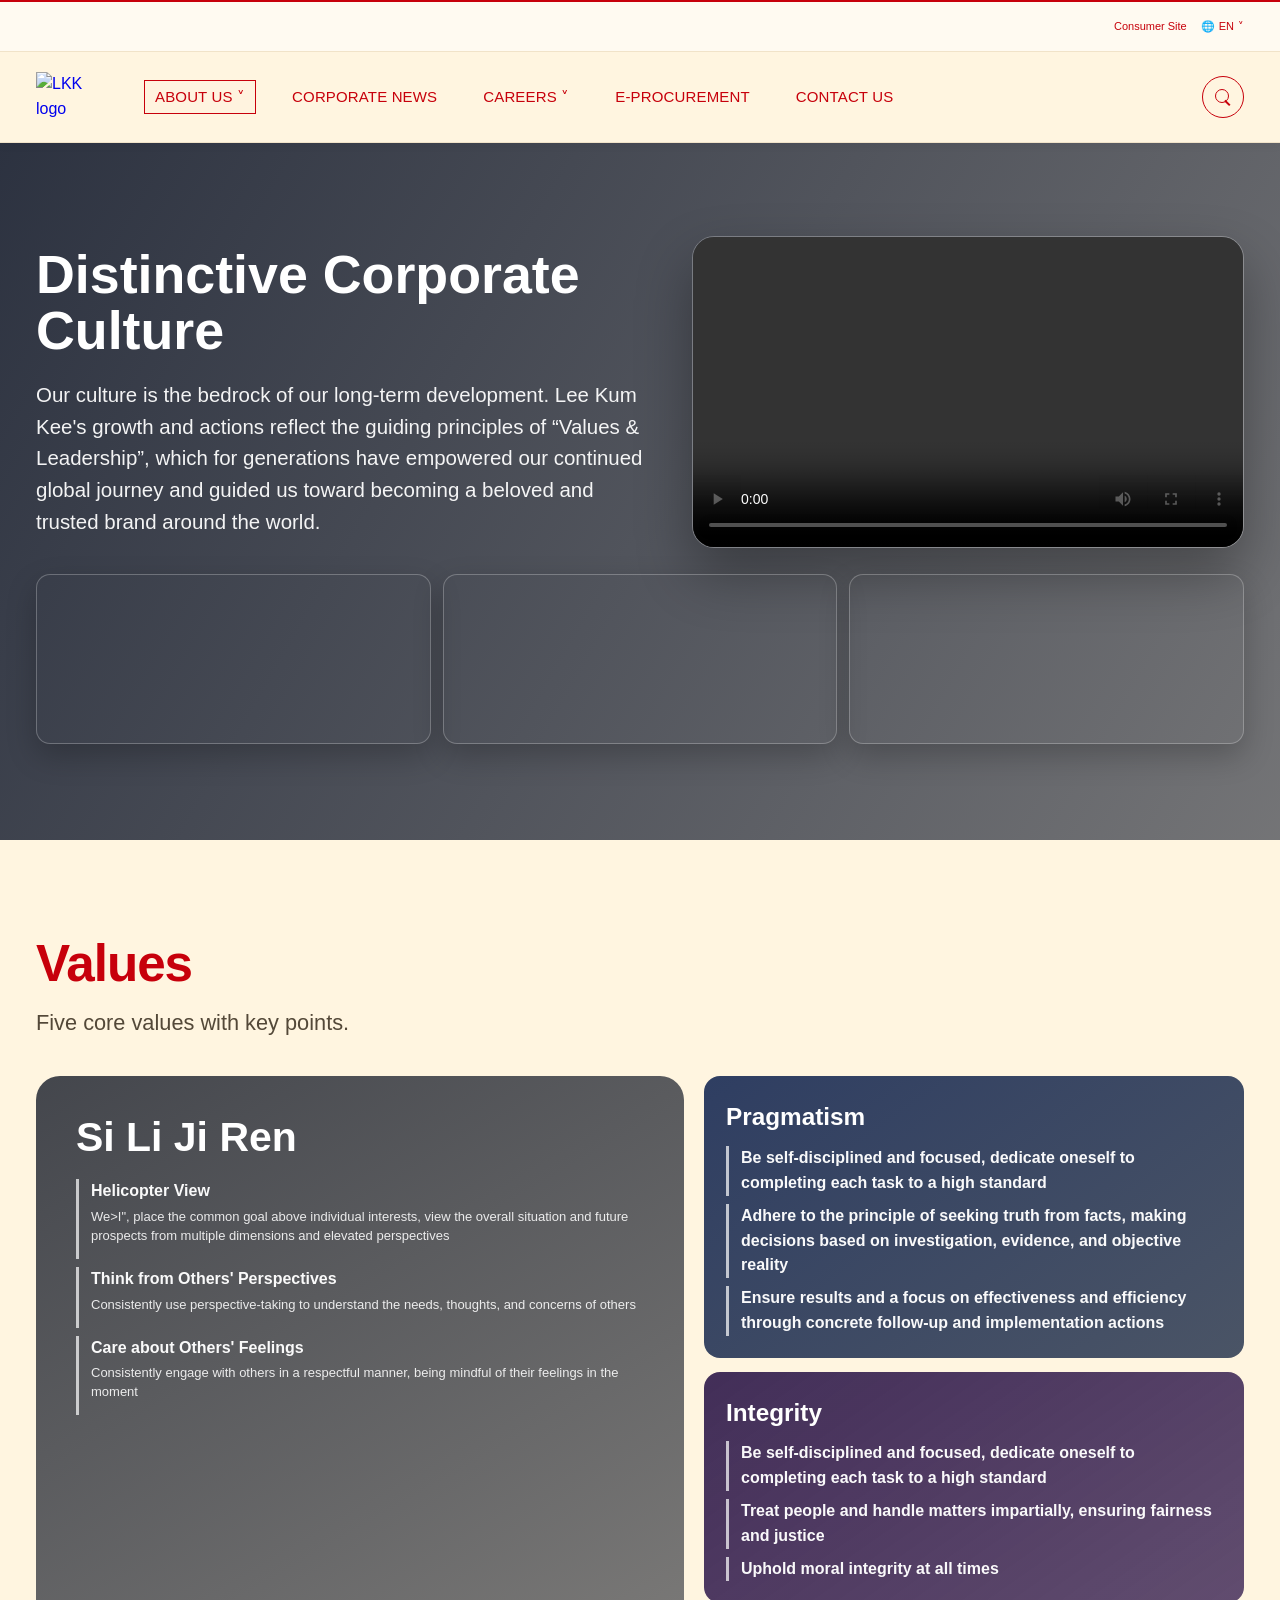
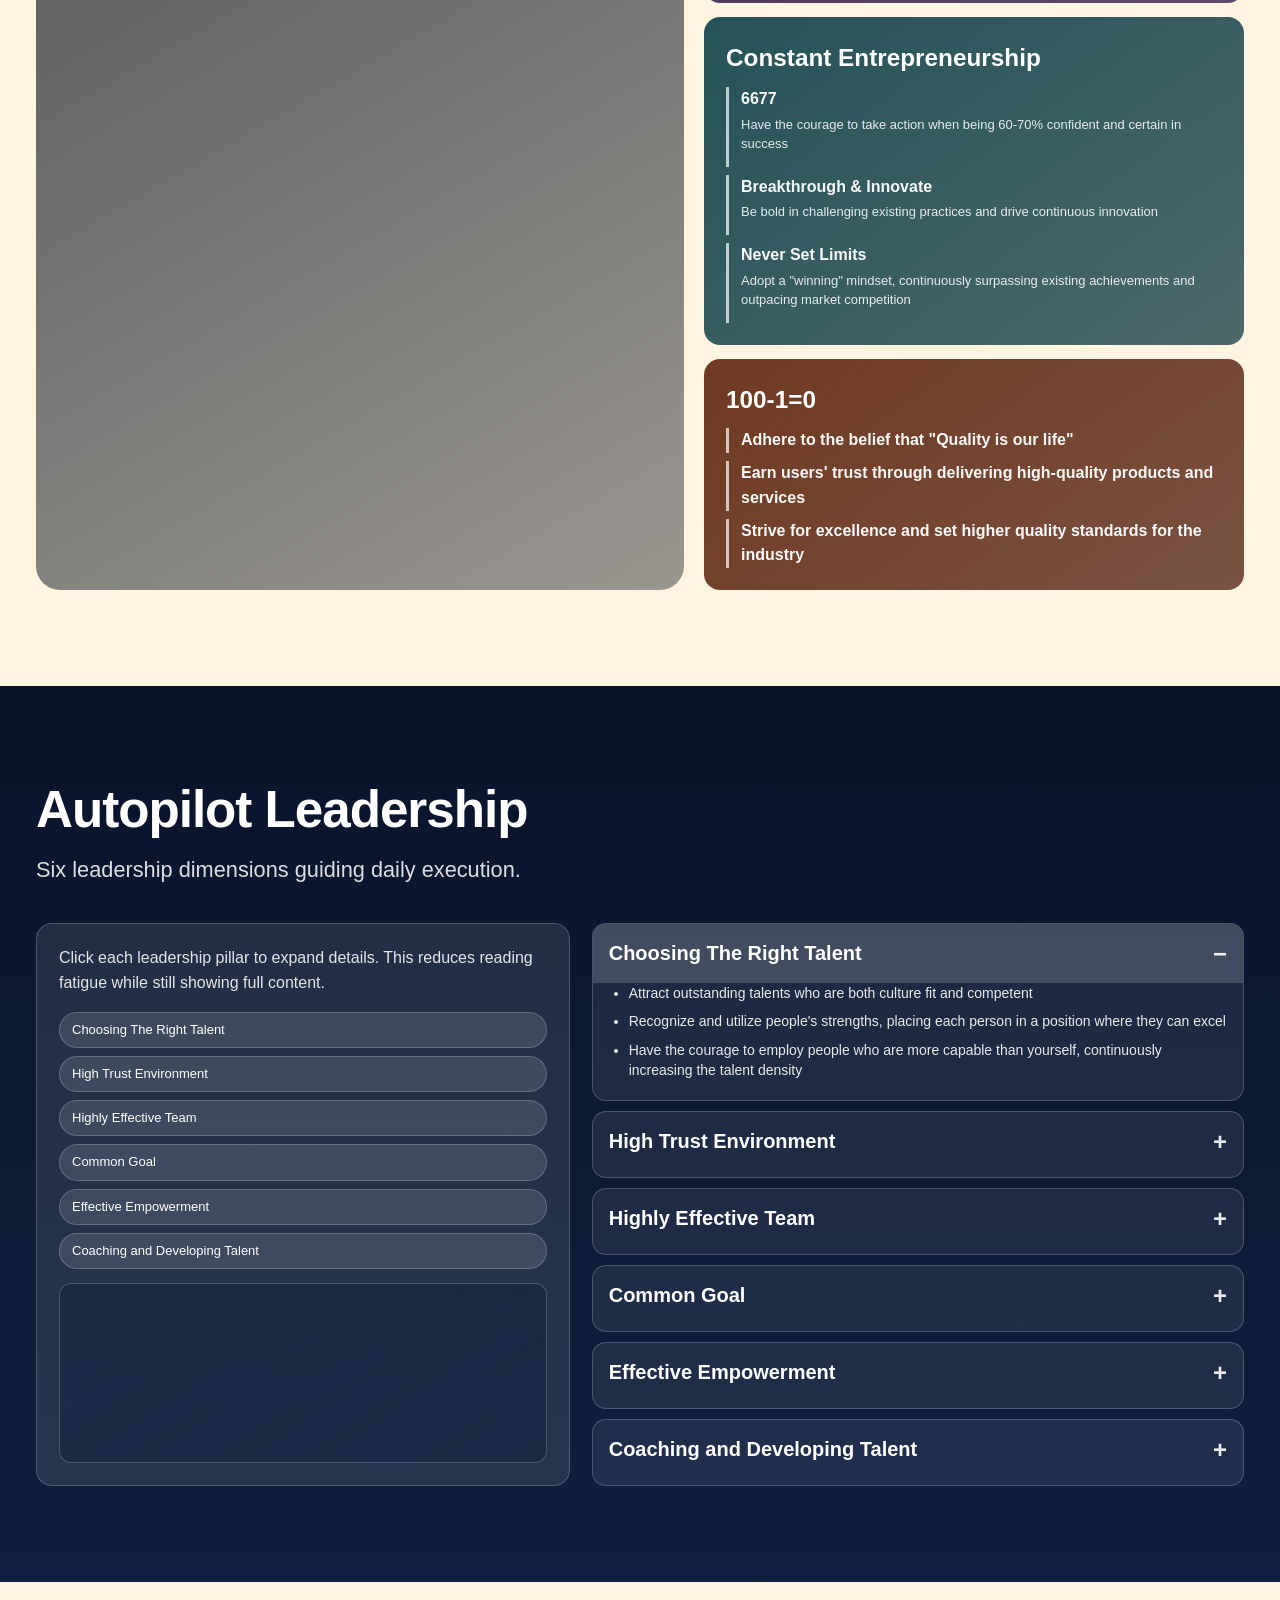
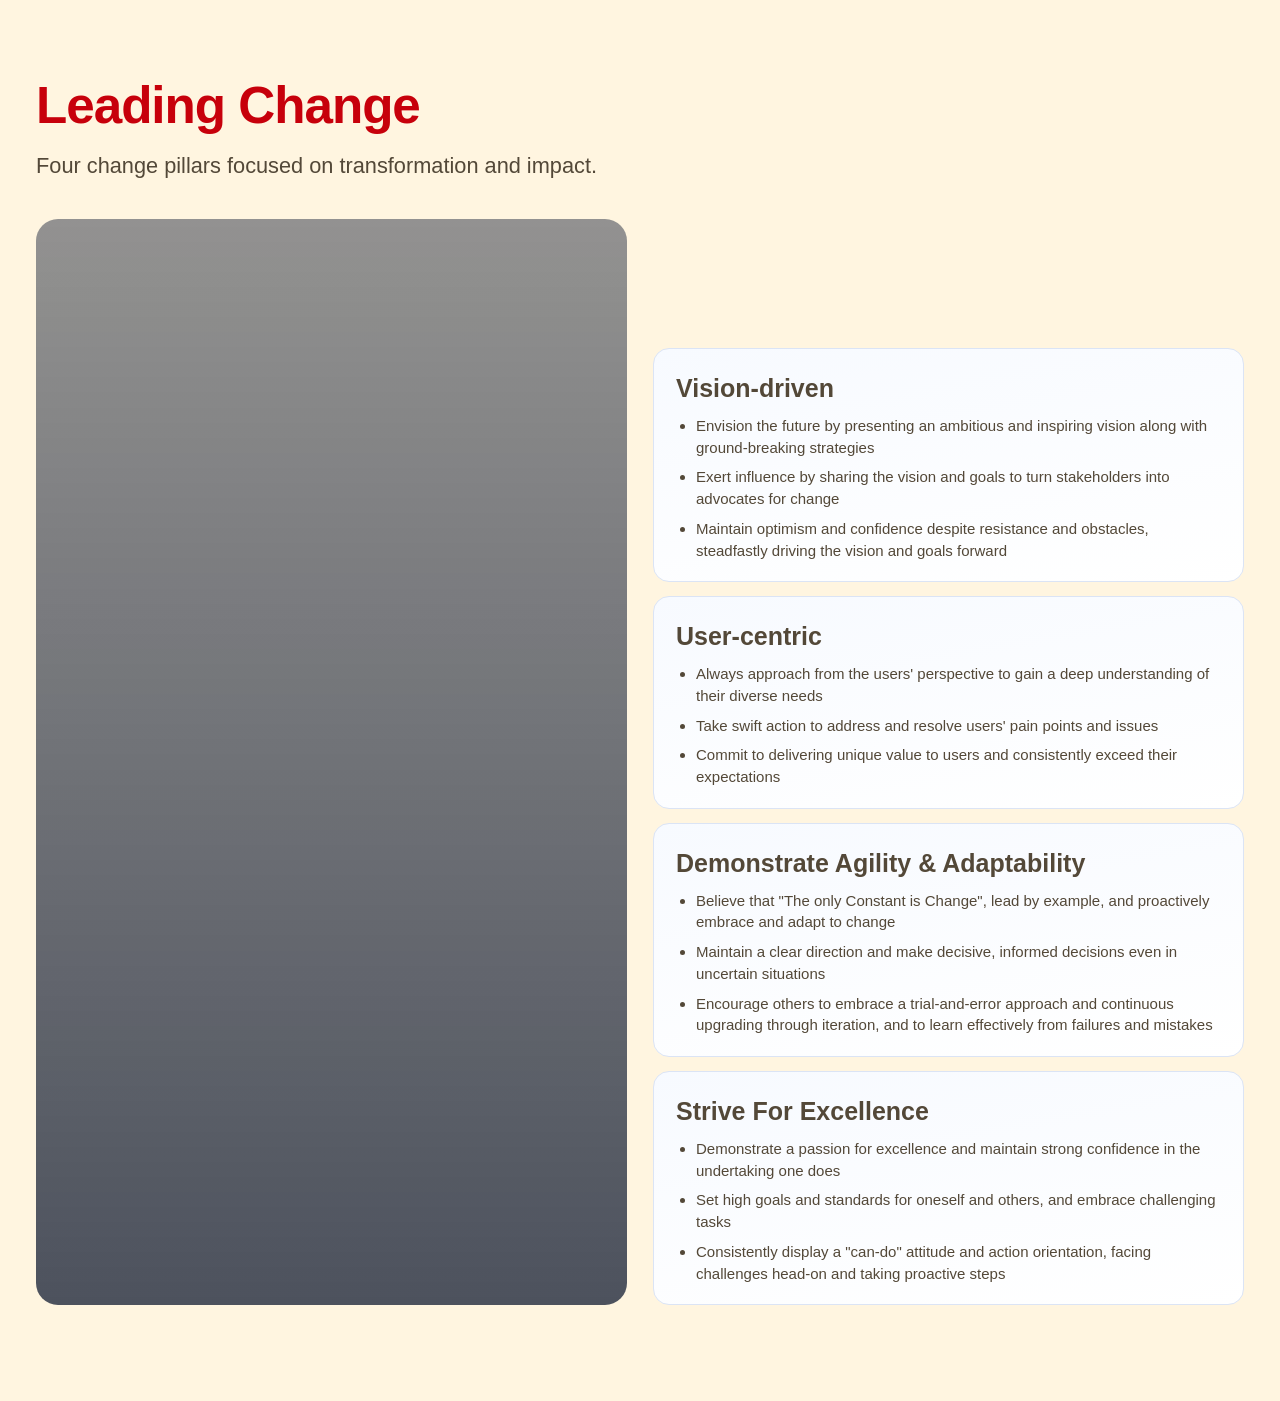
==== commit 9db1e395: "Increase visual richness with multi-image immersive layouts Co-authored-by: Terencefong62 <Terencefo" ====
--- a/company-culture-mockup.html
+++ b/company-culture-mockup.html
@@ -206,6 +206,34 @@
         align-items: center;
       }
 
+      .culture-photo-strip {
+        margin-top: 26px;
+        display: grid;
+        grid-template-columns: repeat(3, minmax(0, 1fr));
+        gap: 12px;
+      }
+
+      .culture-photo {
+        min-height: 170px;
+        border-radius: 14px;
+        border: 1px solid rgba(255, 255, 255, 0.25);
+        box-shadow: 0 12px 30px rgba(0, 0, 0, 0.22);
+        background-size: cover;
+        background-position: center;
+      }
+
+      .culture-photo.one {
+        background-image: url("https://images.unsplash.com/photo-1521791136064-7986c2920216?auto=format&fit=crop&w=900&q=80");
+      }
+
+      .culture-photo.two {
+        background-image: url("https://images.unsplash.com/photo-1556761175-5973dc0f32e7?auto=format&fit=crop&w=900&q=80");
+      }
+
+      .culture-photo.three {
+        background-image: url("https://images.unsplash.com/photo-1515169067868-5387ec356754?auto=format&fit=crop&w=900&q=80");
+      }
+
       .culture-copy h2 {
         margin: 0 0 20px;
         font-size: clamp(36px, 4.2vw, 62px);
@@ -276,6 +304,27 @@
             center center / cover no-repeat;
       }
 
+      .value-card:nth-child(2) {
+        background:
+          linear-gradient(145deg, rgba(40, 18, 69, 0.88), rgba(42, 18, 72, 0.74)),
+          url("https://images.unsplash.com/photo-1529070538774-1843cb3265df?auto=format&fit=crop&w=1200&q=80")
+            center center / cover no-repeat;
+      }
+
+      .value-card:nth-child(3) {
+        background:
+          linear-gradient(145deg, rgba(13, 64, 73, 0.9), rgba(12, 56, 66, 0.74)),
+          url("https://images.unsplash.com/photo-1454165804606-c3d57bc86b40?auto=format&fit=crop&w=1200&q=80")
+            center center / cover no-repeat;
+      }
+
+      .value-card:nth-child(4) {
+        background:
+          linear-gradient(145deg, rgba(95, 36, 12, 0.9), rgba(74, 26, 10, 0.74)),
+          url("https://images.unsplash.com/photo-1581092919535-7146ff1a590b?auto=format&fit=crop&w=1200&q=80")
+            center center / cover no-repeat;
+      }
+
       .value-card h4 {
         margin: 0 0 10px;
         font-size: clamp(24px, 1.9vw, 33px);
@@ -357,6 +406,17 @@
         border: 1px solid rgba(255, 255, 255, 0.2);
         font-size: 13px;
         line-height: 1.25;
+      }
+
+      .autopilot-shot {
+        margin-top: 14px;
+        border-radius: 12px;
+        min-height: 180px;
+        border: 1px solid rgba(255, 255, 255, 0.22);
+        background:
+          linear-gradient(145deg, rgba(8, 24, 53, 0.3), rgba(8, 24, 53, 0.4)),
+          url("https://images.unsplash.com/photo-1552664730-d307ca884978?auto=format&fit=crop&w=1200&q=80")
+            center center / cover no-repeat;
       }
 
       .autopilot-accordion {
@@ -448,6 +508,27 @@
         gap: 14px;
       }
 
+      .change-gallery {
+        display: grid;
+        grid-template-columns: 1fr 1fr;
+        gap: 10px;
+      }
+
+      .change-thumb {
+        border-radius: 12px;
+        min-height: 115px;
+        background-size: cover;
+        background-position: center;
+      }
+
+      .change-thumb.one {
+        background-image: url("https://images.unsplash.com/photo-1529333166437-7750a6dd5a70?auto=format&fit=crop&w=900&q=80");
+      }
+
+      .change-thumb.two {
+        background-image: url("https://images.unsplash.com/photo-1531497865144-0464ef8fb9a9?auto=format&fit=crop&w=900&q=80");
+      }
+
       .change-card {
         border-radius: 16px;
         padding: 20px 22px;
@@ -521,6 +602,10 @@
 
         .culture-intro-grid,
         .change-layout {
+          grid-template-columns: 1fr;
+        }
+
+        .culture-photo-strip {
           grid-template-columns: 1fr;
         }
 
@@ -595,6 +680,11 @@
                 Your browser does not support the video tag.
               </video>
             </div>
+          </div>
+          <div class="culture-photo-strip" aria-hidden="true">
+            <div class="culture-photo one"></div>
+            <div class="culture-photo two"></div>
+            <div class="culture-photo three"></div>
           </div>
         </div>
       </section>
@@ -753,6 +843,7 @@
                 <li>Effective Empowerment</li>
                 <li>Coaching and Developing Talent</li>
               </ul>
+              <div class="autopilot-shot" aria-hidden="true"></div>
             </aside>
             <div class="autopilot-accordion">
               <details class="autopilot-item" open>
@@ -884,6 +975,10 @@
           <div class="change-layout">
             <div class="change-visual"></div>
             <div class="change-stack">
+              <div class="change-gallery" aria-hidden="true">
+                <div class="change-thumb one"></div>
+                <div class="change-thumb two"></div>
+              </div>
               <article class="change-card">
                 <h3>Vision-driven</h3>
                 <ul>
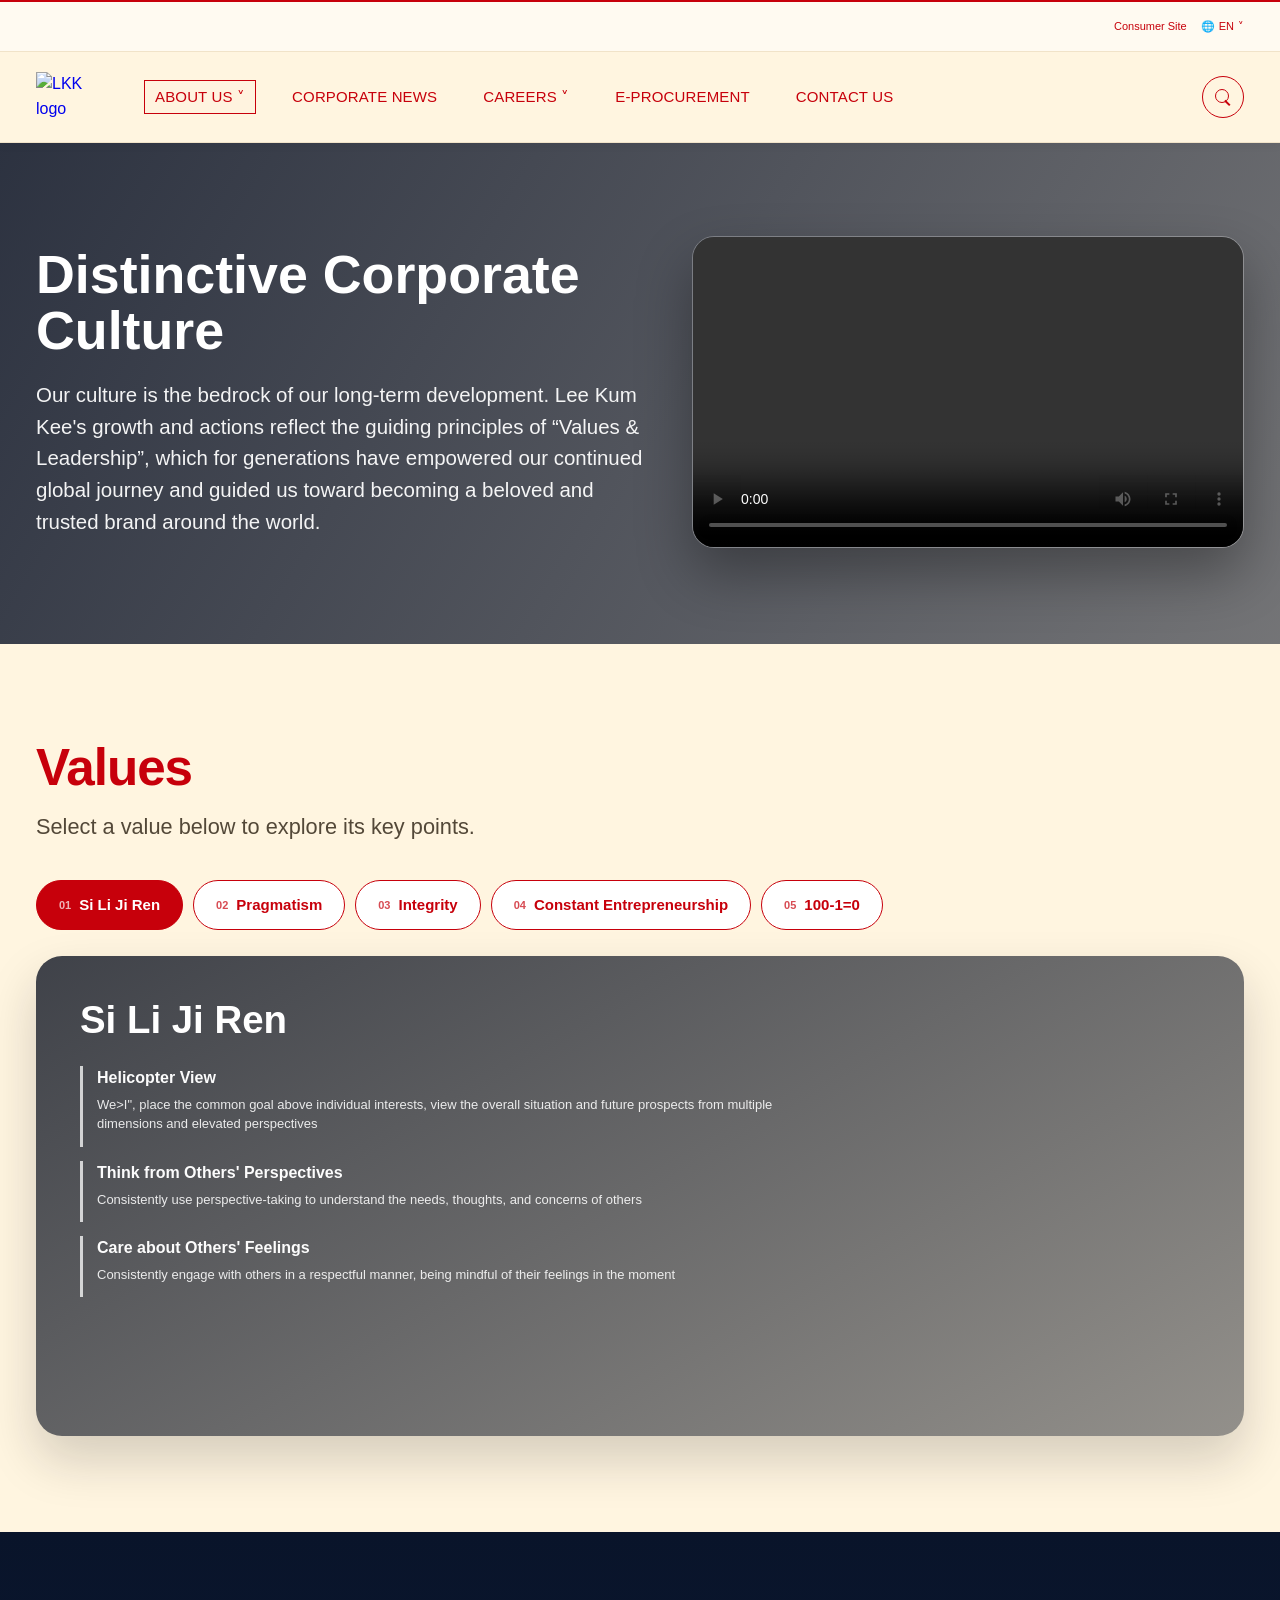
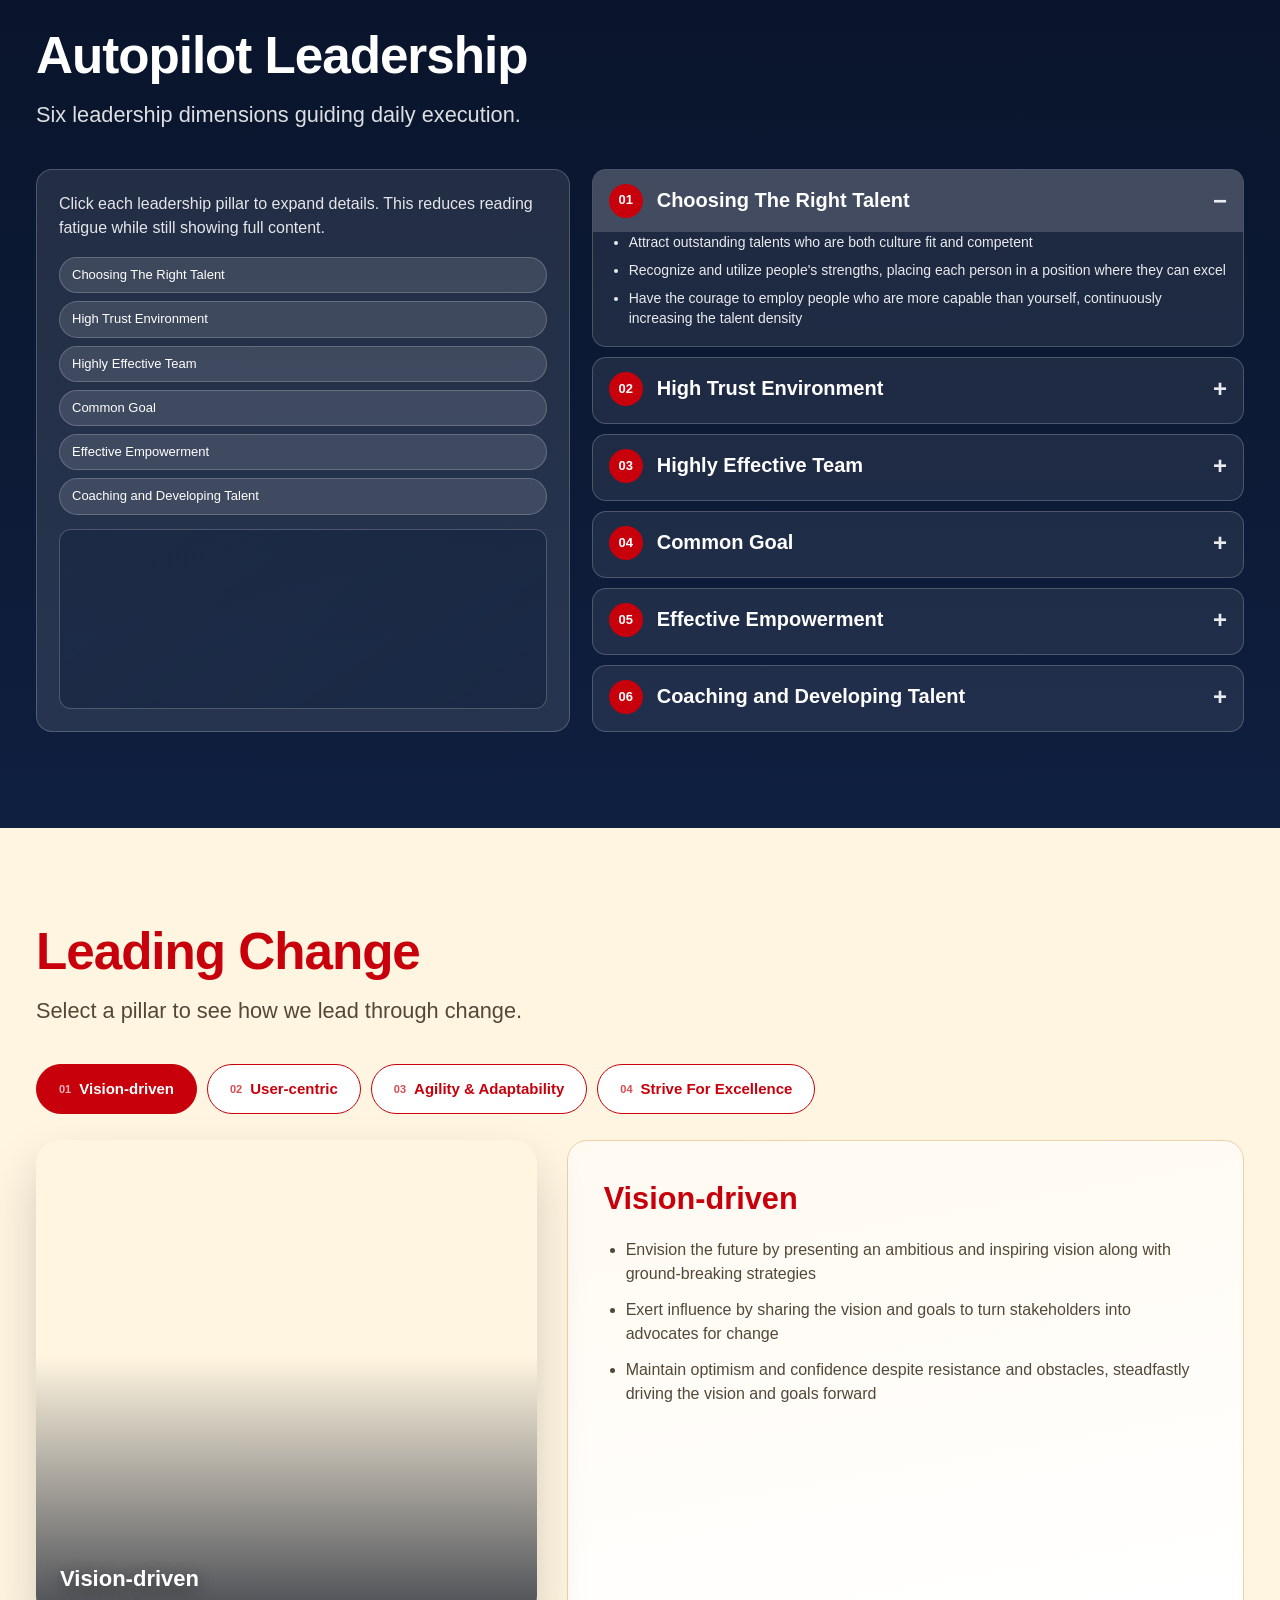
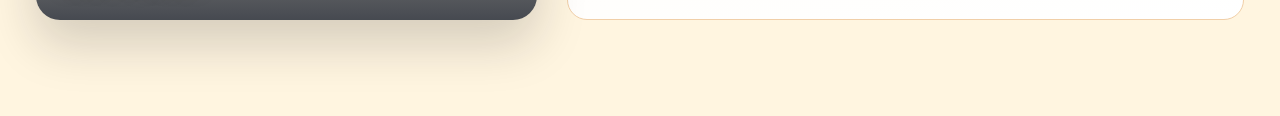
==== commit da3ae8a6: "Redesign Values and Leading Change as interactive tabs; polish Autopilot accordion Co-authored-by: T" ====
--- a/company-culture-mockup.html
+++ b/company-culture-mockup.html
@@ -206,34 +206,6 @@
         align-items: center;
       }
 
-      .culture-photo-strip {
-        margin-top: 26px;
-        display: grid;
-        grid-template-columns: repeat(3, minmax(0, 1fr));
-        gap: 12px;
-      }
-
-      .culture-photo {
-        min-height: 170px;
-        border-radius: 14px;
-        border: 1px solid rgba(255, 255, 255, 0.25);
-        box-shadow: 0 12px 30px rgba(0, 0, 0, 0.22);
-        background-size: cover;
-        background-position: center;
-      }
-
-      .culture-photo.one {
-        background-image: url("https://images.unsplash.com/photo-1521791136064-7986c2920216?auto=format&fit=crop&w=900&q=80");
-      }
-
-      .culture-photo.two {
-        background-image: url("https://images.unsplash.com/photo-1556761175-5973dc0f32e7?auto=format&fit=crop&w=900&q=80");
-      }
-
-      .culture-photo.three {
-        background-image: url("https://images.unsplash.com/photo-1515169067868-5387ec356754?auto=format&fit=crop&w=900&q=80");
-      }
-
       .culture-copy h2 {
         margin: 0 0 20px;
         font-size: clamp(36px, 4.2vw, 62px);
@@ -264,70 +236,65 @@
         background: var(--bg);
       }
 
-      .values-layout {
-        display: grid;
-        grid-template-columns: 1.2fr 1fr;
-        gap: 20px;
-      }
-
-      .value-feature {
+      .tab-input {
+        position: absolute;
+        opacity: 0;
+        pointer-events: none;
+      }
+
+      .tab-nav {
+        display: flex;
+        flex-wrap: wrap;
+        gap: 10px;
+        margin-bottom: 26px;
+      }
+
+      .tab-nav label {
+        cursor: pointer;
+        display: inline-flex;
+        align-items: center;
+        gap: 8px;
+        padding: 12px 22px;
+        border-radius: 999px;
+        border: 1.5px solid var(--lkk-red);
+        color: var(--lkk-red);
+        font-weight: 700;
+        font-size: 15px;
+        background: #fff;
+        transition: transform 0.2s ease, background-color 0.2s ease,
+          color 0.2s ease, box-shadow 0.2s ease;
+      }
+
+      .tab-nav label:hover {
+        transform: translateY(-2px);
+        box-shadow: 0 8px 18px rgba(199, 0, 11, 0.18);
+      }
+
+      .tab-nav .tab-index {
+        font-size: 11px;
+        opacity: 0.7;
+      }
+
+      .tab-panel {
+        display: none;
+      }
+
+      .value-panel {
         position: relative;
         overflow: hidden;
-        border-radius: 24px;
-        min-height: 620px;
-        padding: 40px;
+        border-radius: 26px;
+        min-height: 480px;
+        padding: 44px;
         color: #fff;
-        background:
-          linear-gradient(150deg, rgba(15, 21, 35, 0.78), rgba(15, 21, 35, 0.42)),
-          url("https://images.unsplash.com/photo-1552664730-d307ca884978?auto=format&fit=crop&w=1600&q=80")
-            center center / cover no-repeat;
-      }
-
-      .value-feature h3 {
-        margin: 0 0 20px;
-        font-size: clamp(34px, 3.2vw, 54px);
+        background-size: cover;
+        background-position: center;
+        box-shadow: 0 24px 50px rgba(20, 20, 30, 0.18);
+      }
+
+      .value-panel h3 {
+        margin: 0 0 26px;
+        font-size: clamp(32px, 3vw, 50px);
         line-height: 1.05;
-      }
-
-      .value-card-grid {
-        display: grid;
-        gap: 14px;
-      }
-
-      .value-card {
-        border-radius: 16px;
-        padding: 22px;
-        color: #fff;
-        background:
-          linear-gradient(145deg, rgba(24, 42, 84, 0.9), rgba(11, 28, 59, 0.74)),
-          url("https://images.unsplash.com/photo-1521737604893-d14cc237f11d?auto=format&fit=crop&w=1200&q=80")
-            center center / cover no-repeat;
-      }
-
-      .value-card:nth-child(2) {
-        background:
-          linear-gradient(145deg, rgba(40, 18, 69, 0.88), rgba(42, 18, 72, 0.74)),
-          url("https://images.unsplash.com/photo-1529070538774-1843cb3265df?auto=format&fit=crop&w=1200&q=80")
-            center center / cover no-repeat;
-      }
-
-      .value-card:nth-child(3) {
-        background:
-          linear-gradient(145deg, rgba(13, 64, 73, 0.9), rgba(12, 56, 66, 0.74)),
-          url("https://images.unsplash.com/photo-1454165804606-c3d57bc86b40?auto=format&fit=crop&w=1200&q=80")
-            center center / cover no-repeat;
-      }
-
-      .value-card:nth-child(4) {
-        background:
-          linear-gradient(145deg, rgba(95, 36, 12, 0.9), rgba(74, 26, 10, 0.74)),
-          url("https://images.unsplash.com/photo-1581092919535-7146ff1a590b?auto=format&fit=crop&w=1200&q=80")
-            center center / cover no-repeat;
-      }
-
-      .value-card h4 {
-        margin: 0 0 10px;
-        font-size: clamp(24px, 1.9vw, 33px);
       }
 
       .value-points {
@@ -335,25 +302,88 @@
         margin: 0;
         padding: 0;
         display: grid;
-        gap: 8px;
+        gap: 14px;
+        max-width: 720px;
       }
 
       .value-points li {
-        border-left: 3px solid rgba(255, 255, 255, 0.7);
-        padding-left: 12px;
+        border-left: 3px solid rgba(255, 255, 255, 0.75);
+        padding-left: 14px;
       }
 
       .point-label {
-        font-size: clamp(16px, 1.08vw, 18px);
+        font-size: clamp(16px, 1.15vw, 20px);
         font-weight: 700;
-        color: rgba(255, 255, 255, 0.97);
+        color: rgba(255, 255, 255, 0.98);
       }
 
       .point-desc {
         margin-top: 4px;
-        font-size: clamp(13px, 0.95vw, 15px);
-        line-height: 1.45;
+        font-size: clamp(13px, 0.98vw, 15px);
+        line-height: 1.5;
         color: rgba(255, 255, 255, 0.88);
+      }
+
+      #vtab-1:checked ~ .value-tab-nav label[for="vtab-1"],
+      #vtab-2:checked ~ .value-tab-nav label[for="vtab-2"],
+      #vtab-3:checked ~ .value-tab-nav label[for="vtab-3"],
+      #vtab-4:checked ~ .value-tab-nav label[for="vtab-4"],
+      #vtab-5:checked ~ .value-tab-nav label[for="vtab-5"] {
+        background: var(--lkk-red);
+        color: #fff;
+      }
+
+      #vtab-1:checked ~ .value-tab-panels #vpanel-1,
+      #vtab-2:checked ~ .value-tab-panels #vpanel-2,
+      #vtab-3:checked ~ .value-tab-panels #vpanel-3,
+      #vtab-4:checked ~ .value-tab-panels #vpanel-4,
+      #vtab-5:checked ~ .value-tab-panels #vpanel-5 {
+        display: block;
+      }
+
+      .value-panel.bg-1 {
+        background-image: linear-gradient(
+            150deg,
+            rgba(15, 21, 35, 0.8),
+            rgba(15, 21, 35, 0.45)
+          ),
+          url("https://images.unsplash.com/photo-1552664730-d307ca884978?auto=format&fit=crop&w=1600&q=80");
+      }
+
+      .value-panel.bg-2 {
+        background-image: linear-gradient(
+            150deg,
+            rgba(24, 42, 84, 0.86),
+            rgba(11, 28, 59, 0.5)
+          ),
+          url("https://images.unsplash.com/photo-1521737604893-d14cc237f11d?auto=format&fit=crop&w=1600&q=80");
+      }
+
+      .value-panel.bg-3 {
+        background-image: linear-gradient(
+            150deg,
+            rgba(40, 18, 69, 0.86),
+            rgba(42, 18, 72, 0.5)
+          ),
+          url("https://images.unsplash.com/photo-1529070538774-1843cb3265df?auto=format&fit=crop&w=1600&q=80");
+      }
+
+      .value-panel.bg-4 {
+        background-image: linear-gradient(
+            150deg,
+            rgba(13, 64, 73, 0.86),
+            rgba(12, 56, 66, 0.5)
+          ),
+          url("https://images.unsplash.com/photo-1454165804606-c3d57bc86b40?auto=format&fit=crop&w=1600&q=80");
+      }
+
+      .value-panel.bg-5 {
+        background-image: linear-gradient(
+            150deg,
+            rgba(95, 36, 12, 0.86),
+            rgba(74, 26, 10, 0.5)
+          ),
+          url("https://images.unsplash.com/photo-1581092919535-7146ff1a590b?auto=format&fit=crop&w=1600&q=80");
       }
 
       .autopilot {
@@ -422,6 +452,7 @@
       .autopilot-accordion {
         display: grid;
         gap: 10px;
+        counter-reset: pilot;
       }
 
       .autopilot-item {
@@ -429,6 +460,14 @@
         overflow: hidden;
         border: 1px solid rgba(255, 255, 255, 0.2);
         background: rgba(255, 255, 255, 0.08);
+        transition: transform 0.2s ease, box-shadow 0.2s ease,
+          border-color 0.2s ease;
+      }
+
+      .autopilot-item:hover {
+        transform: translateY(-2px);
+        box-shadow: 0 14px 30px rgba(0, 0, 0, 0.28);
+        border-color: rgba(255, 255, 255, 0.4);
       }
 
       .autopilot-item summary {
@@ -439,8 +478,30 @@
         font-weight: 700;
         display: flex;
         align-items: center;
+        gap: 14px;
         justify-content: space-between;
         transition: background-color 0.2s ease;
+      }
+
+      .autopilot-item summary .summary-text {
+        display: flex;
+        align-items: center;
+        gap: 14px;
+      }
+
+      .autopilot-item summary .summary-text::before {
+        counter-increment: pilot;
+        content: counter(pilot, decimal-leading-zero);
+        display: inline-flex;
+        align-items: center;
+        justify-content: center;
+        width: 34px;
+        height: 34px;
+        flex-shrink: 0;
+        border-radius: 50%;
+        background: var(--lkk-red);
+        color: #fff;
+        font-size: 13px;
       }
 
       .autopilot-item summary::-webkit-details-marker {
@@ -489,69 +550,111 @@
 
       .change-layout {
         display: grid;
-        grid-template-columns: 1fr 1fr;
-        gap: 26px;
+        grid-template-columns: 0.85fr 1.15fr;
+        gap: 30px;
         align-items: stretch;
       }
 
       .change-visual {
-        border-radius: 22px;
-        min-height: 650px;
-        background:
-          linear-gradient(180deg, rgba(8, 19, 43, 0.44), rgba(8, 19, 43, 0.72)),
-          url("https://images.unsplash.com/photo-1497366811353-6870744d04b2?auto=format&fit=crop&w=1500&q=80")
-            center center / cover no-repeat;
-      }
-
-      .change-stack {
-        display: grid;
-        gap: 14px;
-      }
-
-      .change-gallery {
-        display: grid;
-        grid-template-columns: 1fr 1fr;
-        gap: 10px;
-      }
-
-      .change-thumb {
-        border-radius: 12px;
-        min-height: 115px;
+        position: relative;
+        overflow: hidden;
+        border-radius: 24px;
+        min-height: 480px;
         background-size: cover;
         background-position: center;
-      }
-
-      .change-thumb.one {
-        background-image: url("https://images.unsplash.com/photo-1529333166437-7750a6dd5a70?auto=format&fit=crop&w=900&q=80");
-      }
-
-      .change-thumb.two {
-        background-image: url("https://images.unsplash.com/photo-1531497865144-0464ef8fb9a9?auto=format&fit=crop&w=900&q=80");
+        box-shadow: 0 24px 50px rgba(20, 20, 30, 0.18);
+      }
+
+      .change-visual::after {
+        content: attr(data-caption);
+        position: absolute;
+        left: 24px;
+        bottom: 24px;
+        right: 24px;
+        color: #fff;
+        font-size: 22px;
+        font-weight: 700;
+        text-shadow: 0 4px 16px rgba(0, 0, 0, 0.5);
+      }
+
+      .change-visual::before {
+        content: "";
+        position: absolute;
+        inset: 0;
+        background: linear-gradient(
+          to top,
+          rgba(8, 16, 32, 0.75) 0%,
+          rgba(8, 16, 32, 0) 55%
+        );
+      }
+
+      .change-visual.bg-1 {
+        background-image: url("https://images.unsplash.com/photo-1497366811353-6870744d04b2?auto=format&fit=crop&w=1500&q=80");
+      }
+
+      .change-visual.bg-2 {
+        background-image: url("https://images.unsplash.com/photo-1529333166437-7750a6dd5a70?auto=format&fit=crop&w=1500&q=80");
+      }
+
+      .change-visual.bg-3 {
+        background-image: url("https://images.unsplash.com/photo-1531497865144-0464ef8fb9a9?auto=format&fit=crop&w=1500&q=80");
+      }
+
+      .change-visual.bg-4 {
+        background-image: url("https://images.unsplash.com/photo-1521791136064-7986c2920216?auto=format&fit=crop&w=1500&q=80");
+      }
+
+      #ctab-1:checked ~ .change-tab-nav label[for="ctab-1"],
+      #ctab-2:checked ~ .change-tab-nav label[for="ctab-2"],
+      #ctab-3:checked ~ .change-tab-nav label[for="ctab-3"],
+      #ctab-4:checked ~ .change-tab-nav label[for="ctab-4"] {
+        background: var(--lkk-red);
+        color: #fff;
+      }
+
+      #ctab-1:checked ~ .change-layout .change-visual.bg-1,
+      #ctab-2:checked ~ .change-layout .change-visual.bg-2,
+      #ctab-3:checked ~ .change-layout .change-visual.bg-3,
+      #ctab-4:checked ~ .change-layout .change-visual.bg-4 {
+        display: block;
+      }
+
+      .change-visual {
+        display: none;
+      }
+
+      #ctab-1:checked ~ .change-layout #cpanel-1,
+      #ctab-2:checked ~ .change-layout #cpanel-2,
+      #ctab-3:checked ~ .change-layout #cpanel-3,
+      #ctab-4:checked ~ .change-layout #cpanel-4 {
+        display: block;
       }
 
       .change-card {
-        border-radius: 16px;
-        padding: 20px 22px;
-        border: 1px solid #dbe4f5;
-        background: linear-gradient(170deg, #f7faff 0%, #ffffff 100%);
+        display: none;
+        border-radius: 20px;
+        padding: 34px 36px;
+        border: 1px solid #f1cfa8;
+        background: linear-gradient(170deg, #fffaf1 0%, #ffffff 100%);
       }
 
       .change-card h3 {
-        margin: 0 0 7px;
-        font-size: 25px;
+        margin: 0 0 16px;
+        font-size: clamp(26px, 2.4vw, 34px);
+        color: var(--lkk-red);
       }
 
       .change-card ul {
         margin: 0;
-        padding-left: 20px;
+        padding-left: 22px;
         display: grid;
-        gap: 8px;
+        gap: 12px;
       }
 
       .change-card li {
         margin: 0;
-        font-size: 15px;
-        line-height: 1.45;
+        font-size: 16px;
+        line-height: 1.5;
         color: var(--text);
       }
 
@@ -562,10 +665,6 @@
 
         .nav-links a {
           font-size: 14px;
-        }
-
-        .values-layout {
-          grid-template-columns: 1fr;
         }
 
         .autopilot-layout {
@@ -605,12 +704,13 @@
           grid-template-columns: 1fr;
         }
 
-        .culture-photo-strip {
-          grid-template-columns: 1fr;
-        }
-
-        .value-feature {
-          min-height: 460px;
+        .value-panel {
+          padding: 28px;
+          min-height: auto;
+        }
+
+        .change-visual {
+          min-height: 280px;
         }
       }
 
@@ -681,11 +781,6 @@
               </video>
             </div>
           </div>
-          <div class="culture-photo-strip" aria-hidden="true">
-            <div class="culture-photo one"></div>
-            <div class="culture-photo two"></div>
-            <div class="culture-photo three"></div>
-          </div>
         </div>
       </section>
 
@@ -693,39 +788,51 @@
         <div class="container">
           <div class="section-head">
             <h2>Values</h2>
-            <p>Five core values with key points.</p>
+            <p>Select a value below to explore its key points.</p>
           </div>
-          <div class="values-layout">
-            <article class="value-feature">
-              <h3>Si Li Ji Ren</h3>
-              <ul class="value-points">
-                <li>
-                  <span class="point-label">Helicopter View</span>
-                  <p class="point-desc">
-                    We&gt;I", place the common goal above individual interests,
-                    view the overall situation and future prospects from
-                    multiple dimensions and elevated perspectives
-                  </p>
-                </li>
-                <li>
-                  <span class="point-label">Think from Others' Perspectives</span>
-                  <p class="point-desc">
-                    Consistently use perspective-taking to understand the needs,
-                    thoughts, and concerns of others
-                  </p>
-                </li>
-                <li>
-                  <span class="point-label">Care about Others' Feelings</span>
-                  <p class="point-desc">
-                    Consistently engage with others in a respectful manner,
-                    being mindful of their feelings in the moment
-                  </p>
-                </li>
-              </ul>
-            </article>
-            <div class="value-card-grid">
-              <article class="value-card">
-                <h4>Pragmatism</h4>
+          <div class="value-tabs">
+            <input type="radio" name="value-tab" id="vtab-1" class="tab-input" checked />
+            <input type="radio" name="value-tab" id="vtab-2" class="tab-input" />
+            <input type="radio" name="value-tab" id="vtab-3" class="tab-input" />
+            <input type="radio" name="value-tab" id="vtab-4" class="tab-input" />
+            <input type="radio" name="value-tab" id="vtab-5" class="tab-input" />
+            <div class="tab-nav value-tab-nav">
+              <label for="vtab-1"><span class="tab-index">01</span>Si Li Ji Ren</label>
+              <label for="vtab-2"><span class="tab-index">02</span>Pragmatism</label>
+              <label for="vtab-3"><span class="tab-index">03</span>Integrity</label>
+              <label for="vtab-4"><span class="tab-index">04</span>Constant Entrepreneurship</label>
+              <label for="vtab-5"><span class="tab-index">05</span>100-1=0</label>
+            </div>
+            <div class="value-tab-panels">
+              <div class="tab-panel value-panel bg-1" id="vpanel-1">
+                <h3>Si Li Ji Ren</h3>
+                <ul class="value-points">
+                  <li>
+                    <span class="point-label">Helicopter View</span>
+                    <p class="point-desc">
+                      We&gt;I", place the common goal above individual interests,
+                      view the overall situation and future prospects from
+                      multiple dimensions and elevated perspectives
+                    </p>
+                  </li>
+                  <li>
+                    <span class="point-label">Think from Others' Perspectives</span>
+                    <p class="point-desc">
+                      Consistently use perspective-taking to understand the needs,
+                      thoughts, and concerns of others
+                    </p>
+                  </li>
+                  <li>
+                    <span class="point-label">Care about Others' Feelings</span>
+                    <p class="point-desc">
+                      Consistently engage with others in a respectful manner,
+                      being mindful of their feelings in the moment
+                    </p>
+                  </li>
+                </ul>
+              </div>
+              <div class="tab-panel value-panel bg-2" id="vpanel-2">
+                <h3>Pragmatism</h3>
                 <ul class="value-points">
                   <li>
                     <span class="point-label">
@@ -747,9 +854,9 @@
                     </span>
                   </li>
                 </ul>
-              </article>
-              <article class="value-card">
-                <h4>Integrity</h4>
+              </div>
+              <div class="tab-panel value-panel bg-3" id="vpanel-3">
+                <h3>Integrity</h3>
                 <ul class="value-points">
                   <li>
                     <span class="point-label">
@@ -769,9 +876,9 @@
                     </span>
                   </li>
                 </ul>
-              </article>
-              <article class="value-card">
-                <h4>Constant Entrepreneurship</h4>
+              </div>
+              <div class="tab-panel value-panel bg-4" id="vpanel-4">
+                <h3>Constant Entrepreneurship</h3>
                 <ul class="value-points">
                   <li>
                     <span class="point-label">6677</span>
@@ -795,9 +902,9 @@
                     </p>
                   </li>
                 </ul>
-              </article>
-              <article class="value-card">
-                <h4>100-1=0</h4>
+              </div>
+              <div class="tab-panel value-panel bg-5" id="vpanel-5">
+                <h3>100-1=0</h3>
                 <ul class="value-points">
                   <li>
                     <span class="point-label">
@@ -817,7 +924,7 @@
                     </span>
                   </li>
                 </ul>
-              </article>
+              </div>
             </div>
           </div>
         </div>
@@ -847,7 +954,7 @@
             </aside>
             <div class="autopilot-accordion">
               <details class="autopilot-item" open>
-                <summary>Choosing The Right Talent</summary>
+                <summary><span class="summary-text">Choosing The Right Talent</span></summary>
                 <div class="autopilot-body">
                   <ul>
                     <li>
@@ -866,7 +973,7 @@
                 </div>
               </details>
               <details class="autopilot-item">
-                <summary>High Trust Environment</summary>
+                <summary><span class="summary-text">High Trust Environment</span></summary>
                 <div class="autopilot-body">
                   <ul>
                     <li>
@@ -884,7 +991,7 @@
                 </div>
               </details>
               <details class="autopilot-item">
-                <summary>Highly Effective Team</summary>
+                <summary><span class="summary-text">Highly Effective Team</span></summary>
                 <div class="autopilot-body">
                   <ul>
                     <li>
@@ -903,7 +1010,7 @@
                 </div>
               </details>
               <details class="autopilot-item">
-                <summary>Common Goal</summary>
+                <summary><span class="summary-text">Common Goal</span></summary>
                 <div class="autopilot-body">
                   <ul>
                     <li>
@@ -923,7 +1030,7 @@
                 </div>
               </details>
               <details class="autopilot-item">
-                <summary>Effective Empowerment</summary>
+                <summary><span class="summary-text">Effective Empowerment</span></summary>
                 <div class="autopilot-body">
                   <ul>
                     <li>
@@ -942,7 +1049,7 @@
                 </div>
               </details>
               <details class="autopilot-item">
-                <summary>Coaching and Developing Talent</summary>
+                <summary><span class="summary-text">Coaching and Developing Talent</span></summary>
                 <div class="autopilot-body">
                   <ul>
                     <li>
@@ -970,16 +1077,41 @@
         <div class="container">
           <div class="section-head">
             <h2>Leading Change</h2>
-            <p>Four change pillars focused on transformation and impact.</p>
+            <p>Select a pillar to see how we lead through change.</p>
           </div>
-          <div class="change-layout">
-            <div class="change-visual"></div>
-            <div class="change-stack">
-              <div class="change-gallery" aria-hidden="true">
-                <div class="change-thumb one"></div>
-                <div class="change-thumb two"></div>
-              </div>
-              <article class="change-card">
+          <div class="change-tabs">
+            <input type="radio" name="change-tab" id="ctab-1" class="tab-input" checked />
+            <input type="radio" name="change-tab" id="ctab-2" class="tab-input" />
+            <input type="radio" name="change-tab" id="ctab-3" class="tab-input" />
+            <input type="radio" name="change-tab" id="ctab-4" class="tab-input" />
+            <div class="tab-nav change-tab-nav">
+              <label for="ctab-1"><span class="tab-index">01</span>Vision-driven</label>
+              <label for="ctab-2"><span class="tab-index">02</span>User-centric</label>
+              <label for="ctab-3"><span class="tab-index">03</span>Agility &amp; Adaptability</label>
+              <label for="ctab-4"><span class="tab-index">04</span>Strive For Excellence</label>
+            </div>
+            <div class="change-layout">
+              <div
+                class="change-visual bg-1"
+                data-caption="Vision-driven"
+                aria-hidden="true"
+              ></div>
+              <div
+                class="change-visual bg-2"
+                data-caption="User-centric"
+                aria-hidden="true"
+              ></div>
+              <div
+                class="change-visual bg-3"
+                data-caption="Demonstrate Agility &amp; Adaptability"
+                aria-hidden="true"
+              ></div>
+              <div
+                class="change-visual bg-4"
+                data-caption="Strive For Excellence"
+                aria-hidden="true"
+              ></div>
+              <article class="change-card" id="cpanel-1">
                 <h3>Vision-driven</h3>
                 <ul>
                   <li>
@@ -996,7 +1128,7 @@
                   </li>
                 </ul>
               </article>
-              <article class="change-card">
+              <article class="change-card" id="cpanel-2">
                 <h3>User-centric</h3>
                 <ul>
                   <li>
@@ -1013,7 +1145,7 @@
                   </li>
                 </ul>
               </article>
-              <article class="change-card">
+              <article class="change-card" id="cpanel-3">
                 <h3>Demonstrate Agility &amp; Adaptability</h3>
                 <ul>
                   <li>
@@ -1031,7 +1163,7 @@
                   </li>
                 </ul>
               </article>
-              <article class="change-card">
+              <article class="change-card" id="cpanel-4">
                 <h3>Strive For Excellence</h3>
                 <ul>
                   <li>
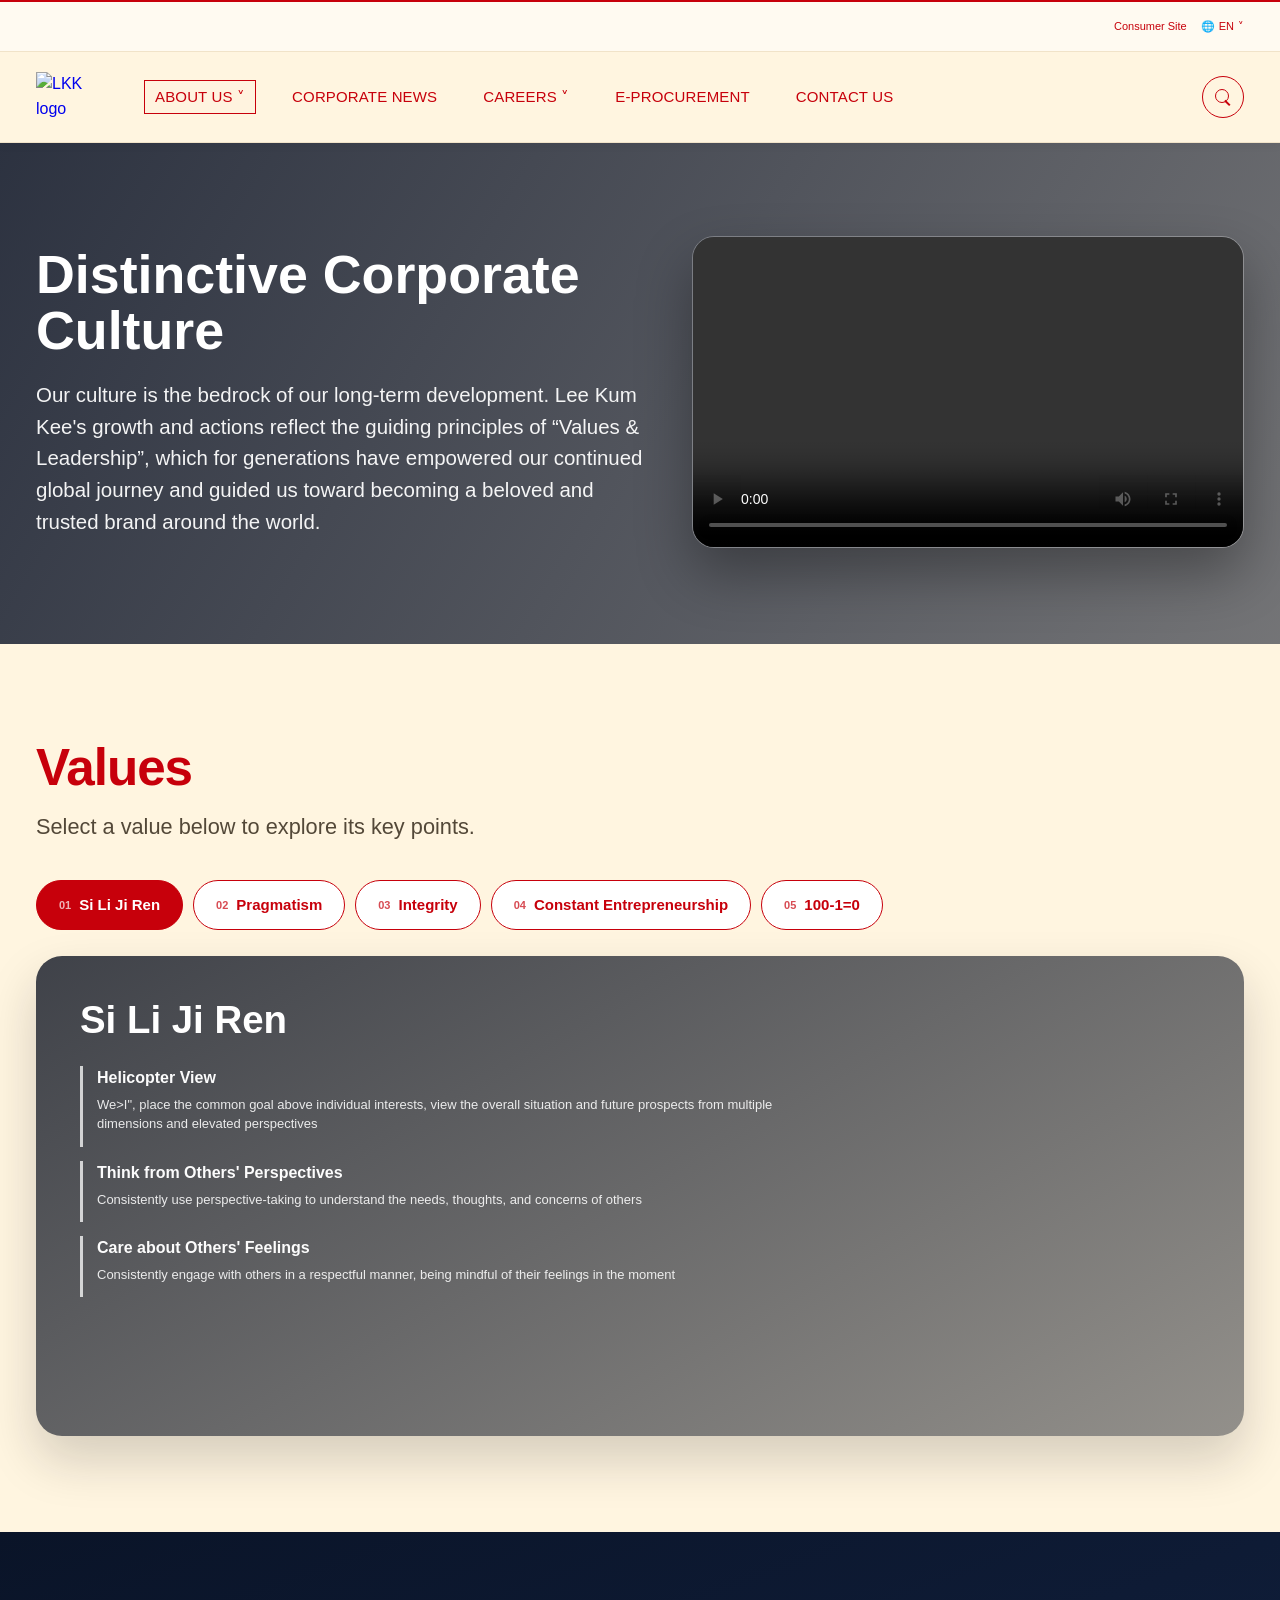
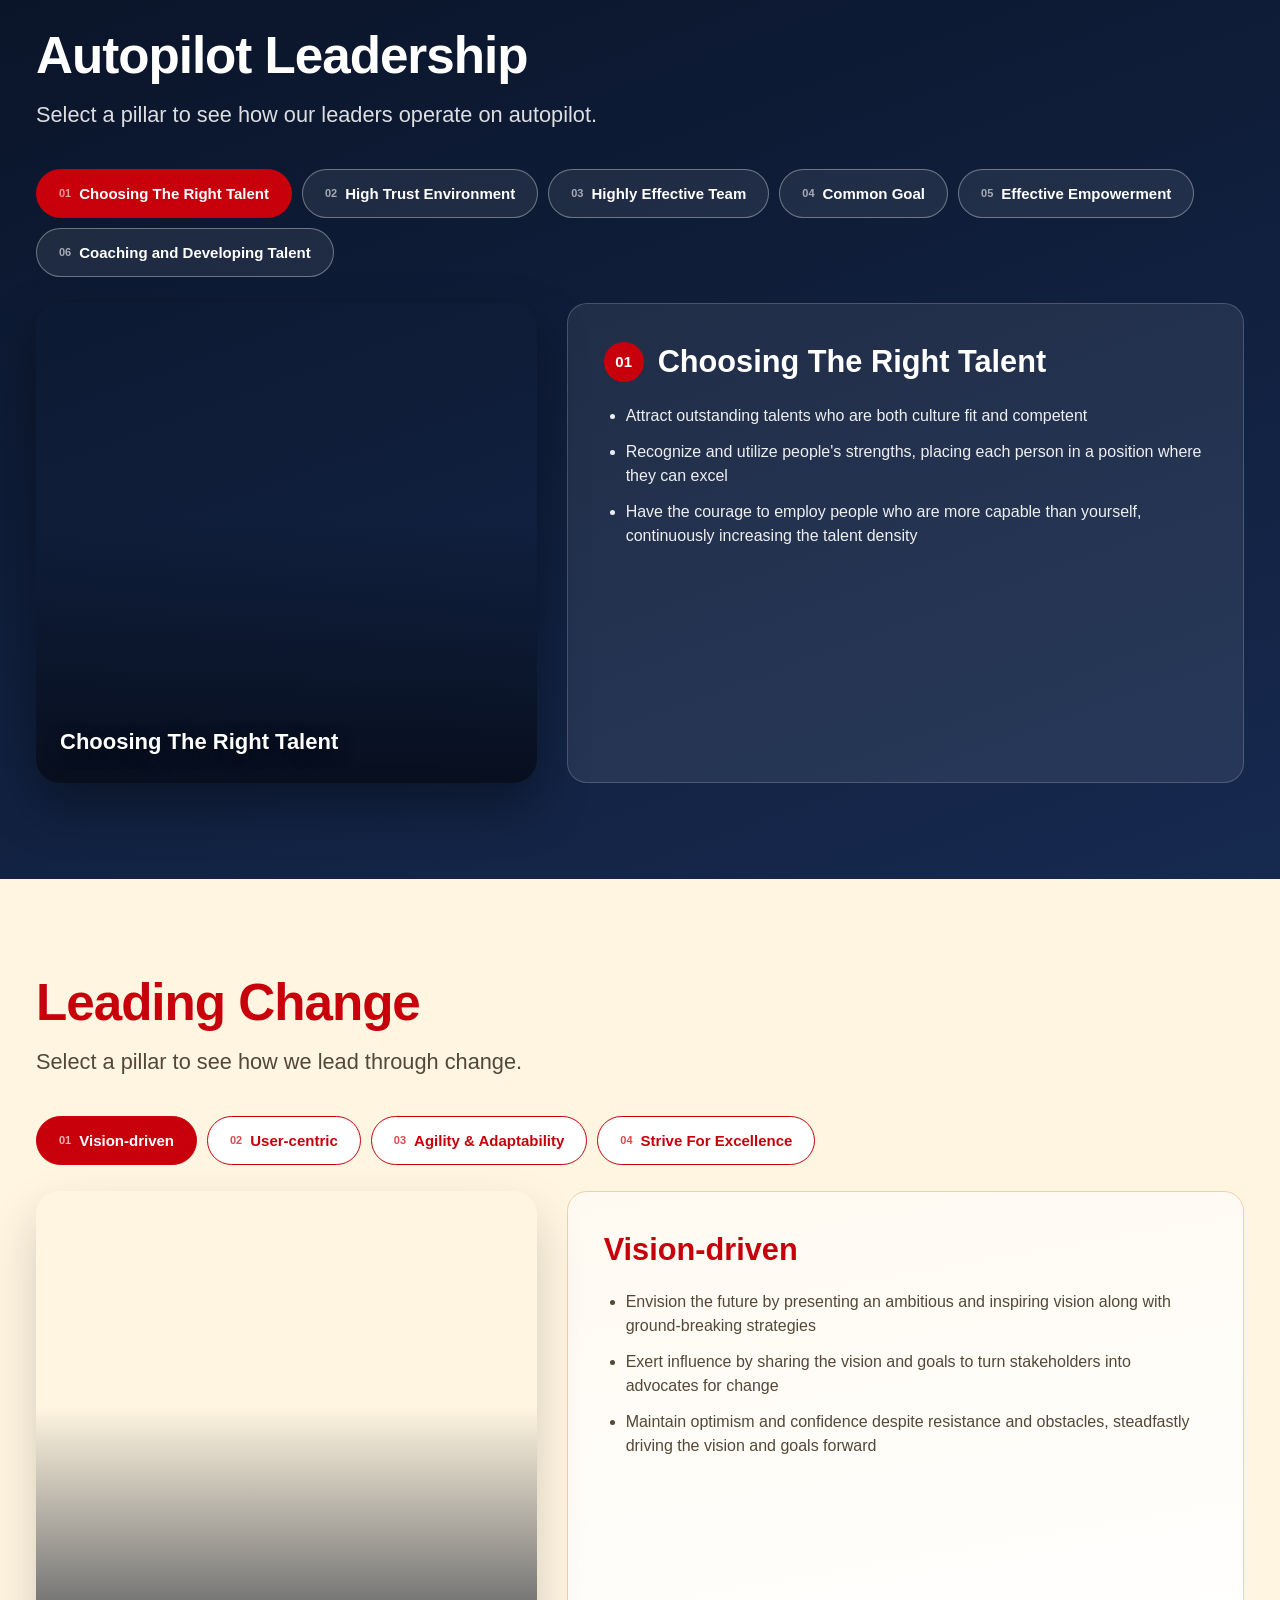
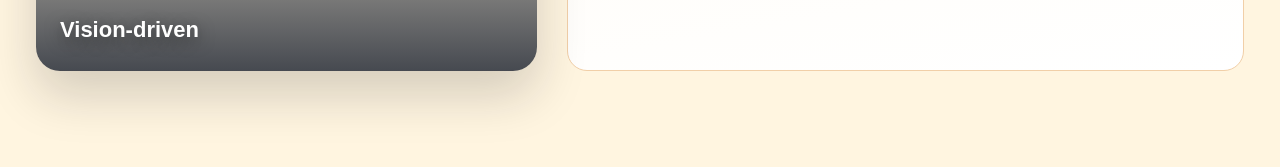
==== commit 78665c65: "Rework Autopilot Leadership to match Leading Change tab design Co-authored-by: Terencefong62 <Terenc" ====
--- a/company-culture-mockup.html
+++ b/company-culture-mockup.html
@@ -387,10 +387,7 @@
       }
 
       .autopilot {
-        background:
-          linear-gradient(180deg, #09142a, #0f1f3f),
-          url("https://images.unsplash.com/photo-1504384308090-c894fdcc538d?auto=format&fit=crop&w=1800&q=80")
-            center center / cover no-repeat;
+        background: linear-gradient(160deg, #0a1428 0%, #16294f 100%);
         color: #fff;
       }
 
@@ -402,146 +399,157 @@
         color: #fff;
       }
 
+      .autopilot-tab-nav label {
+        background: rgba(255, 255, 255, 0.08);
+        border-color: rgba(255, 255, 255, 0.35);
+        color: #fff;
+      }
+
+      .autopilot-tab-nav label:hover {
+        box-shadow: 0 8px 18px rgba(0, 0, 0, 0.35);
+      }
+
+      .autopilot-tab-nav .tab-index {
+        opacity: 0.6;
+      }
+
       .autopilot-layout {
         display: grid;
-        grid-template-columns: 0.9fr 1.1fr;
-        gap: 22px;
-      }
-
-      .autopilot-overview {
-        border-radius: 16px;
-        padding: 22px;
-        background: rgba(255, 255, 255, 0.1);
-        border: 1px solid rgba(255, 255, 255, 0.2);
-        align-self: start;
-      }
-
-      .autopilot-overview p {
-        margin: 0 0 16px;
-        color: rgba(255, 255, 255, 0.88);
-      }
-
-      .lead-pills {
-        list-style: none;
-        margin: 0;
-        padding: 0;
-        display: grid;
-        gap: 8px;
-      }
-
-      .lead-pills li {
-        padding: 9px 12px;
-        border-radius: 999px;
-        background: rgba(255, 255, 255, 0.12);
-        border: 1px solid rgba(255, 255, 255, 0.2);
-        font-size: 13px;
-        line-height: 1.25;
-      }
-
-      .autopilot-shot {
-        margin-top: 14px;
-        border-radius: 12px;
-        min-height: 180px;
-        border: 1px solid rgba(255, 255, 255, 0.22);
-        background:
-          linear-gradient(145deg, rgba(8, 24, 53, 0.3), rgba(8, 24, 53, 0.4)),
-          url("https://images.unsplash.com/photo-1552664730-d307ca884978?auto=format&fit=crop&w=1200&q=80")
-            center center / cover no-repeat;
-      }
-
-      .autopilot-accordion {
-        display: grid;
-        gap: 10px;
-        counter-reset: pilot;
-      }
-
-      .autopilot-item {
-        border-radius: 14px;
+        grid-template-columns: 0.85fr 1.15fr;
+        gap: 30px;
+        align-items: stretch;
+      }
+
+      .autopilot-visual {
+        display: none;
+        position: relative;
         overflow: hidden;
-        border: 1px solid rgba(255, 255, 255, 0.2);
+        border-radius: 24px;
+        min-height: 480px;
+        background-size: cover;
+        background-position: center;
+        box-shadow: 0 24px 50px rgba(0, 0, 0, 0.35);
+      }
+
+      .autopilot-visual::before {
+        content: "";
+        position: absolute;
+        inset: 0;
+        background: linear-gradient(
+          to top,
+          rgba(5, 10, 22, 0.82) 0%,
+          rgba(5, 10, 22, 0) 55%
+        );
+      }
+
+      .autopilot-visual::after {
+        content: attr(data-caption);
+        position: absolute;
+        left: 24px;
+        bottom: 24px;
+        right: 24px;
+        color: #fff;
+        font-size: 22px;
+        font-weight: 700;
+        text-shadow: 0 4px 16px rgba(0, 0, 0, 0.6);
+      }
+
+      .autopilot-visual.bg-1 {
+        background-image: url("https://images.unsplash.com/photo-1521737604893-d14cc237f11d?auto=format&fit=crop&w=1500&q=80");
+      }
+
+      .autopilot-visual.bg-2 {
+        background-image: url("https://images.unsplash.com/photo-1552664730-d307ca884978?auto=format&fit=crop&w=1500&q=80");
+      }
+
+      .autopilot-visual.bg-3 {
+        background-image: url("https://images.unsplash.com/photo-1521791136064-7986c2920216?auto=format&fit=crop&w=1500&q=80");
+      }
+
+      .autopilot-visual.bg-4 {
+        background-image: url("https://images.unsplash.com/photo-1556761175-5973dc0f32e7?auto=format&fit=crop&w=1500&q=80");
+      }
+
+      .autopilot-visual.bg-5 {
+        background-image: url("https://images.unsplash.com/photo-1504384308090-c894fdcc538d?auto=format&fit=crop&w=1500&q=80");
+      }
+
+      .autopilot-visual.bg-6 {
+        background-image: url("https://images.unsplash.com/photo-1529333166437-7750a6dd5a70?auto=format&fit=crop&w=1500&q=80");
+      }
+
+      #atab-1:checked ~ .autopilot-tab-nav label[for="atab-1"],
+      #atab-2:checked ~ .autopilot-tab-nav label[for="atab-2"],
+      #atab-3:checked ~ .autopilot-tab-nav label[for="atab-3"],
+      #atab-4:checked ~ .autopilot-tab-nav label[for="atab-4"],
+      #atab-5:checked ~ .autopilot-tab-nav label[for="atab-5"],
+      #atab-6:checked ~ .autopilot-tab-nav label[for="atab-6"] {
+        background: var(--lkk-red);
+        border-color: var(--lkk-red);
+        color: #fff;
+      }
+
+      #atab-1:checked ~ .autopilot-layout .autopilot-visual.bg-1,
+      #atab-2:checked ~ .autopilot-layout .autopilot-visual.bg-2,
+      #atab-3:checked ~ .autopilot-layout .autopilot-visual.bg-3,
+      #atab-4:checked ~ .autopilot-layout .autopilot-visual.bg-4,
+      #atab-5:checked ~ .autopilot-layout .autopilot-visual.bg-5,
+      #atab-6:checked ~ .autopilot-layout .autopilot-visual.bg-6 {
+        display: block;
+      }
+
+      #atab-1:checked ~ .autopilot-layout #apanel-1,
+      #atab-2:checked ~ .autopilot-layout #apanel-2,
+      #atab-3:checked ~ .autopilot-layout #apanel-3,
+      #atab-4:checked ~ .autopilot-layout #apanel-4,
+      #atab-5:checked ~ .autopilot-layout #apanel-5,
+      #atab-6:checked ~ .autopilot-layout #apanel-6 {
+        display: block;
+      }
+
+      .autopilot-card {
+        display: none;
+        border-radius: 20px;
+        padding: 34px 36px;
+        border: 1px solid rgba(255, 255, 255, 0.18);
         background: rgba(255, 255, 255, 0.08);
-        transition: transform 0.2s ease, box-shadow 0.2s ease,
-          border-color 0.2s ease;
-      }
-
-      .autopilot-item:hover {
-        transform: translateY(-2px);
-        box-shadow: 0 14px 30px rgba(0, 0, 0, 0.28);
-        border-color: rgba(255, 255, 255, 0.4);
-      }
-
-      .autopilot-item summary {
-        cursor: pointer;
-        list-style: none;
-        padding: 14px 16px;
-        font-size: 20px;
-        font-weight: 700;
+      }
+
+      .autopilot-card h3 {
+        margin: 0 0 8px;
+        font-size: clamp(26px, 2.4vw, 34px);
+        color: #fff;
         display: flex;
         align-items: center;
         gap: 14px;
-        justify-content: space-between;
-        transition: background-color 0.2s ease;
-      }
-
-      .autopilot-item summary .summary-text {
-        display: flex;
-        align-items: center;
-        gap: 14px;
-      }
-
-      .autopilot-item summary .summary-text::before {
-        counter-increment: pilot;
-        content: counter(pilot, decimal-leading-zero);
+      }
+
+      .autopilot-card .step-num {
         display: inline-flex;
         align-items: center;
         justify-content: center;
-        width: 34px;
-        height: 34px;
+        width: 40px;
+        height: 40px;
         flex-shrink: 0;
         border-radius: 50%;
         background: var(--lkk-red);
         color: #fff;
-        font-size: 13px;
-      }
-
-      .autopilot-item summary::-webkit-details-marker {
-        display: none;
-      }
-
-      .autopilot-item summary::after {
-        content: "+";
-        font-size: 24px;
-        line-height: 1;
-        color: rgba(255, 255, 255, 0.9);
-      }
-
-      .autopilot-item:hover summary {
-        background: rgba(255, 255, 255, 0.12);
-      }
-
-      .autopilot-item[open] summary {
-        background: rgba(255, 255, 255, 0.16);
-      }
-
-      .autopilot-item[open] summary::after {
-        content: "−";
-      }
-
-      .autopilot-body {
-        padding: 0 16px 14px;
-      }
-
-      .autopilot-body ul {
+        font-size: 15px;
+        font-weight: 700;
+      }
+
+      .autopilot-card ul {
+        margin: 18px 0 0;
+        padding-left: 22px;
+        display: grid;
+        gap: 12px;
+      }
+
+      .autopilot-card li {
         margin: 0;
-        padding-left: 20px;
-        display: grid;
-        gap: 8px;
-      }
-
-      .autopilot-body li {
-        font-size: 14px;
-        color: rgba(255, 255, 255, 0.9);
-        line-height: 1.45;
+        font-size: 16px;
+        line-height: 1.5;
+        color: rgba(255, 255, 255, 0.92);
       }
 
       .leading-change {
@@ -700,7 +708,8 @@
         }
 
         .culture-intro-grid,
-        .change-layout {
+        .change-layout,
+        .autopilot-layout {
           grid-template-columns: 1fr;
         }
 
@@ -709,8 +718,13 @@
           min-height: auto;
         }
 
-        .change-visual {
+        .change-visual,
+        .autopilot-visual {
           min-height: 280px;
+        }
+
+        .autopilot-card {
+          padding: 26px;
         }
       }
 
@@ -934,140 +948,134 @@
         <div class="container">
           <div class="section-head">
             <h2>Autopilot Leadership</h2>
-            <p>Six leadership dimensions guiding daily execution.</p>
+            <p>Select a pillar to see how our leaders operate on autopilot.</p>
           </div>
-          <div class="autopilot-layout">
-            <aside class="autopilot-overview">
-              <p>
-                Click each leadership pillar to expand details. This reduces
-                reading fatigue while still showing full content.
-              </p>
-              <ul class="lead-pills">
-                <li>Choosing The Right Talent</li>
-                <li>High Trust Environment</li>
-                <li>Highly Effective Team</li>
-                <li>Common Goal</li>
-                <li>Effective Empowerment</li>
-                <li>Coaching and Developing Talent</li>
-              </ul>
-              <div class="autopilot-shot" aria-hidden="true"></div>
-            </aside>
-            <div class="autopilot-accordion">
-              <details class="autopilot-item" open>
-                <summary><span class="summary-text">Choosing The Right Talent</span></summary>
-                <div class="autopilot-body">
-                  <ul>
-                    <li>
-                      Attract outstanding talents who are both culture fit and
-                      competent
-                    </li>
-                    <li>
-                      Recognize and utilize people's strengths, placing each
-                      person in a position where they can excel
-                    </li>
-                    <li>
-                      Have the courage to employ people who are more capable
-                      than yourself, continuously increasing the talent density
-                    </li>
-                  </ul>
-                </div>
-              </details>
-              <details class="autopilot-item">
-                <summary><span class="summary-text">High Trust Environment</span></summary>
-                <div class="autopilot-body">
-                  <ul>
-                    <li>
-                      Trust others first, believing that everyone is trustworthy
-                    </li>
-                    <li>
-                      Respect everyone's opinions and consider their
-                      perspectives
-                    </li>
-                    <li>
-                      Practice active listening, express openly, speak the
-                      truth, and foster an atmosphere of mutual trust
-                    </li>
-                  </ul>
-                </div>
-              </details>
-              <details class="autopilot-item">
-                <summary><span class="summary-text">Highly Effective Team</span></summary>
-                <div class="autopilot-body">
-                  <ul>
-                    <li>
-                      While helping others, also actively seek help, fostering
-                      collaboration and resource sharing
-                    </li>
-                    <li>
-                      Be willing to take on extra responsibilities for the team
-                      and honor commitments to the team
-                    </li>
-                    <li>
-                      Address issues directly and ensure they are brought to the
-                      table and ensure the focus is on the issue, not the person
-                    </li>
-                  </ul>
-                </div>
-              </details>
-              <details class="autopilot-item">
-                <summary><span class="summary-text">Common Goal</span></summary>
-                <div class="autopilot-body">
-                  <ul>
-                    <li>
-                      Actively invite relevant individuals to participate in
-                      discussions and decision-making, leveraging collective
-                      wisdom and efforts
-                    </li>
-                    <li>
-                      Utilize effective models and tools to facilitate open,
-                      efficient, and productive discussions
-                    </li>
-                    <li>
-                      Establish clear and mutually understood common goals
-                      through open communication and consensus
-                    </li>
-                  </ul>
-                </div>
-              </details>
-              <details class="autopilot-item">
-                <summary><span class="summary-text">Effective Empowerment</span></summary>
-                <div class="autopilot-body">
-                  <ul>
-                    <li>
-                      Clarify the objectives of delegated tasks, define the
-                      scope of work, and specify the desired outcomes
-                    </li>
-                    <li>
-                      Ensure that employees have the resources and support they
-                      need to achieve their goals
-                    </li>
-                    <li>
-                      Clearly define employees' responsibilities and provide
-                      timely follow up and feedback
-                    </li>
-                  </ul>
-                </div>
-              </details>
-              <details class="autopilot-item">
-                <summary><span class="summary-text">Coaching and Developing Talent</span></summary>
-                <div class="autopilot-body">
-                  <ul>
-                    <li>
-                      Encourage everyone to learn from others, learn through
-                      doing, and learn through teaching, achieving mutual growth
-                      through teaching and learning
-                    </li>
-                    <li>
-                      Provide timely affirmation, recognition, and praise to
-                      empower employees and boost their confidence
-                    </li>
-                    <li>
-                      Coach and guide employees with care and patience to unlock
-                      everyone's potential
-                    </li>
-                  </ul>
-                </div>
-              </details>
+          <div class="autopilot-tabs">
+            <input type="radio" name="autopilot-tab" id="atab-1" class="tab-input" checked />
+            <input type="radio" name="autopilot-tab" id="atab-2" class="tab-input" />
+            <input type="radio" name="autopilot-tab" id="atab-3" class="tab-input" />
+            <input type="radio" name="autopilot-tab" id="atab-4" class="tab-input" />
+            <input type="radio" name="autopilot-tab" id="atab-5" class="tab-input" />
+            <input type="radio" name="autopilot-tab" id="atab-6" class="tab-input" />
+            <div class="tab-nav autopilot-tab-nav">
+              <label for="atab-1"><span class="tab-index">01</span>Choosing The Right Talent</label>
+              <label for="atab-2"><span class="tab-index">02</span>High Trust Environment</label>
+              <label for="atab-3"><span class="tab-index">03</span>Highly Effective Team</label>
+              <label for="atab-4"><span class="tab-index">04</span>Common Goal</label>
+              <label for="atab-5"><span class="tab-index">05</span>Effective Empowerment</label>
+              <label for="atab-6"><span class="tab-index">06</span>Coaching and Developing Talent</label>
+            </div>
+            <div class="autopilot-layout">
+              <div class="autopilot-visual bg-1" data-caption="Choosing The Right Talent" aria-hidden="true"></div>
+              <div class="autopilot-visual bg-2" data-caption="High Trust Environment" aria-hidden="true"></div>
+              <div class="autopilot-visual bg-3" data-caption="Highly Effective Team" aria-hidden="true"></div>
+              <div class="autopilot-visual bg-4" data-caption="Common Goal" aria-hidden="true"></div>
+              <div class="autopilot-visual bg-5" data-caption="Effective Empowerment" aria-hidden="true"></div>
+              <div class="autopilot-visual bg-6" data-caption="Coaching and Developing Talent" aria-hidden="true"></div>
+
+              <article class="autopilot-card" id="apanel-1">
+                <h3><span class="step-num">01</span>Choosing The Right Talent</h3>
+                <ul>
+                  <li>
+                    Attract outstanding talents who are both culture fit and
+                    competent
+                  </li>
+                  <li>
+                    Recognize and utilize people's strengths, placing each
+                    person in a position where they can excel
+                  </li>
+                  <li>
+                    Have the courage to employ people who are more capable
+                    than yourself, continuously increasing the talent density
+                  </li>
+                </ul>
+              </article>
+              <article class="autopilot-card" id="apanel-2">
+                <h3><span class="step-num">02</span>High Trust Environment</h3>
+                <ul>
+                  <li>
+                    Trust others first, believing that everyone is trustworthy
+                  </li>
+                  <li>
+                    Respect everyone's opinions and consider their
+                    perspectives
+                  </li>
+                  <li>
+                    Practice active listening, express openly, speak the
+                    truth, and foster an atmosphere of mutual trust
+                  </li>
+                </ul>
+              </article>
+              <article class="autopilot-card" id="apanel-3">
+                <h3><span class="step-num">03</span>Highly Effective Team</h3>
+                <ul>
+                  <li>
+                    While helping others, also actively seek help, fostering
+                    collaboration and resource sharing
+                  </li>
+                  <li>
+                    Be willing to take on extra responsibilities for the team
+                    and honor commitments to the team
+                  </li>
+                  <li>
+                    Address issues directly and ensure they are brought to the
+                    table and ensure the focus is on the issue, not the person
+                  </li>
+                </ul>
+              </article>
+              <article class="autopilot-card" id="apanel-4">
+                <h3><span class="step-num">04</span>Common Goal</h3>
+                <ul>
+                  <li>
+                    Actively invite relevant individuals to participate in
+                    discussions and decision-making, leveraging collective
+                    wisdom and efforts
+                  </li>
+                  <li>
+                    Utilize effective models and tools to facilitate open,
+                    efficient, and productive discussions
+                  </li>
+                  <li>
+                    Establish clear and mutually understood common goals
+                    through open communication and consensus
+                  </li>
+                </ul>
+              </article>
+              <article class="autopilot-card" id="apanel-5">
+                <h3><span class="step-num">05</span>Effective Empowerment</h3>
+                <ul>
+                  <li>
+                    Clarify the objectives of delegated tasks, define the
+                    scope of work, and specify the desired outcomes
+                  </li>
+                  <li>
+                    Ensure that employees have the resources and support they
+                    need to achieve their goals
+                  </li>
+                  <li>
+                    Clearly define employees' responsibilities and provide
+                    timely follow up and feedback
+                  </li>
+                </ul>
+              </article>
+              <article class="autopilot-card" id="apanel-6">
+                <h3><span class="step-num">06</span>Coaching and Developing Talent</h3>
+                <ul>
+                  <li>
+                    Encourage everyone to learn from others, learn through
+                    doing, and learn through teaching, achieving mutual growth
+                    through teaching and learning
+                  </li>
+                  <li>
+                    Provide timely affirmation, recognition, and praise to
+                    empower employees and boost their confidence
+                  </li>
+                  <li>
+                    Coach and guide employees with care and patience to unlock
+                    everyone's potential
+                  </li>
+                </ul>
+              </article>
             </div>
           </div>
         </div>
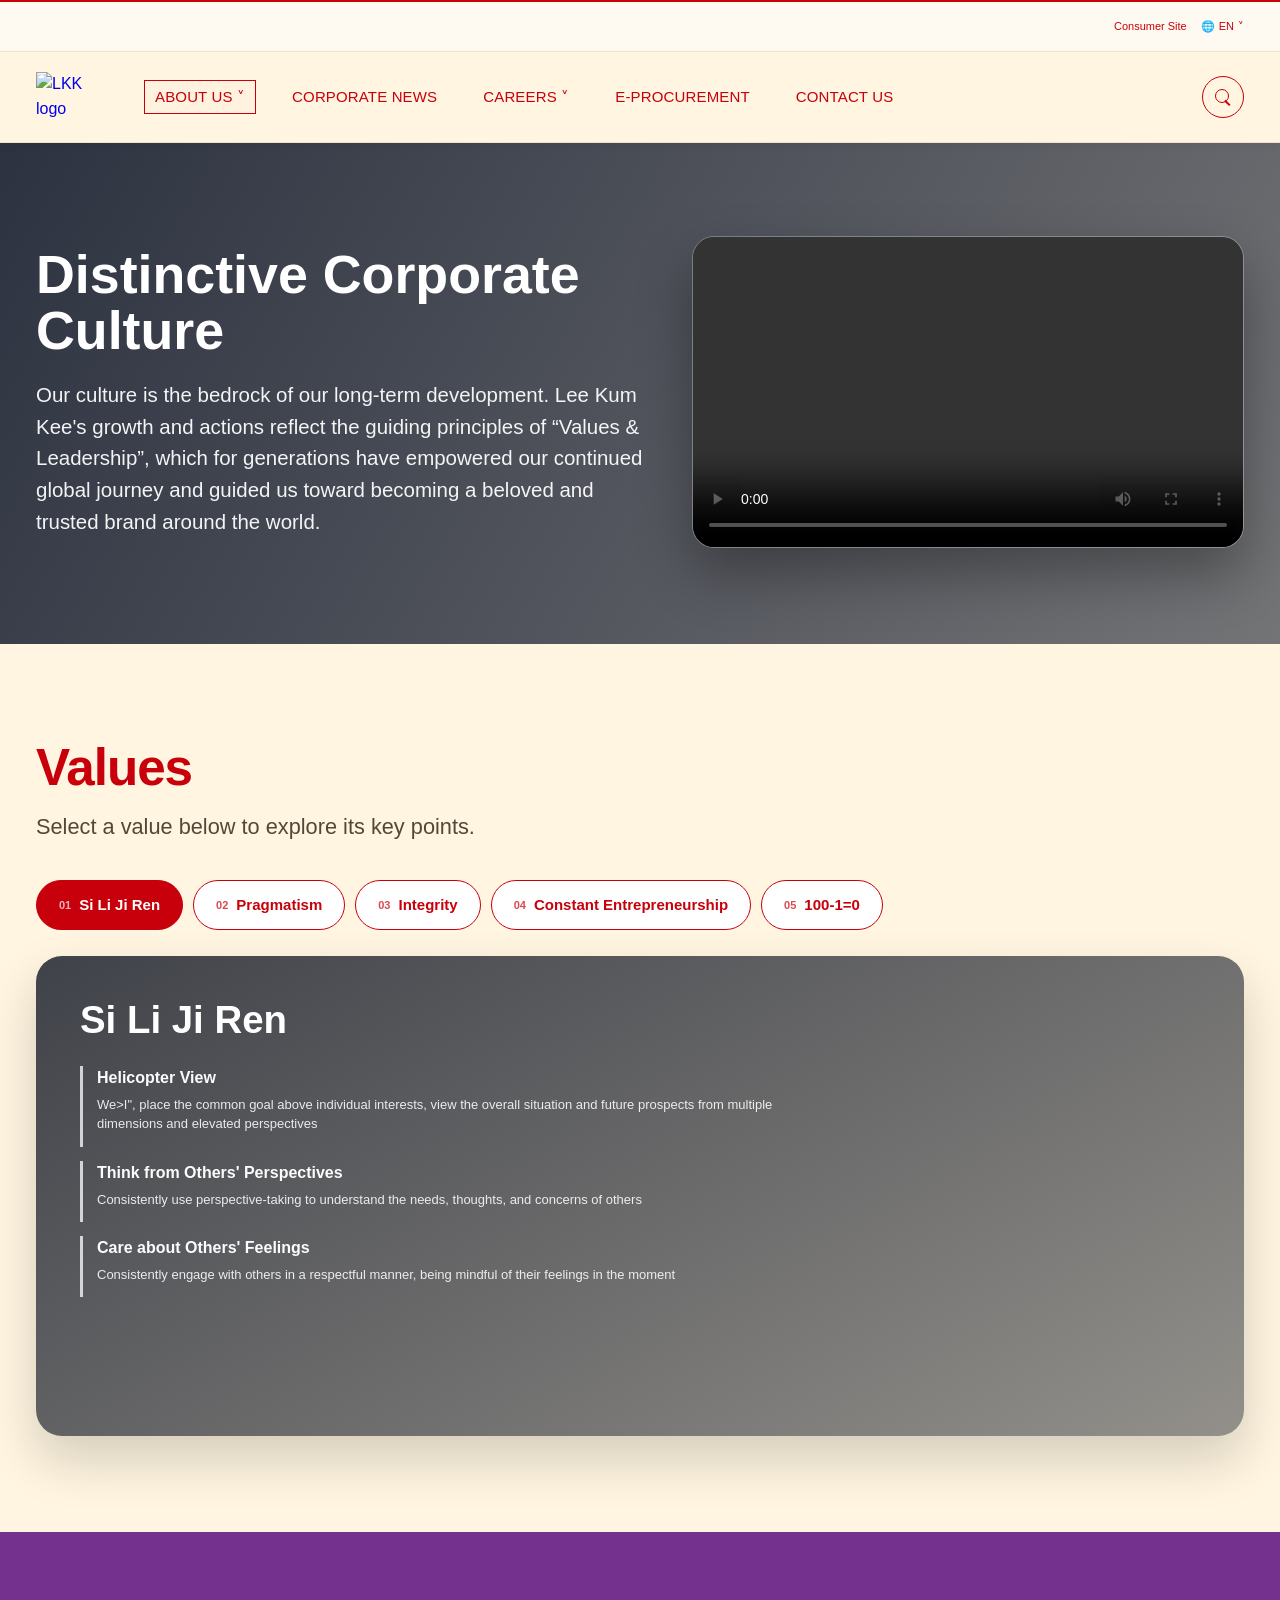
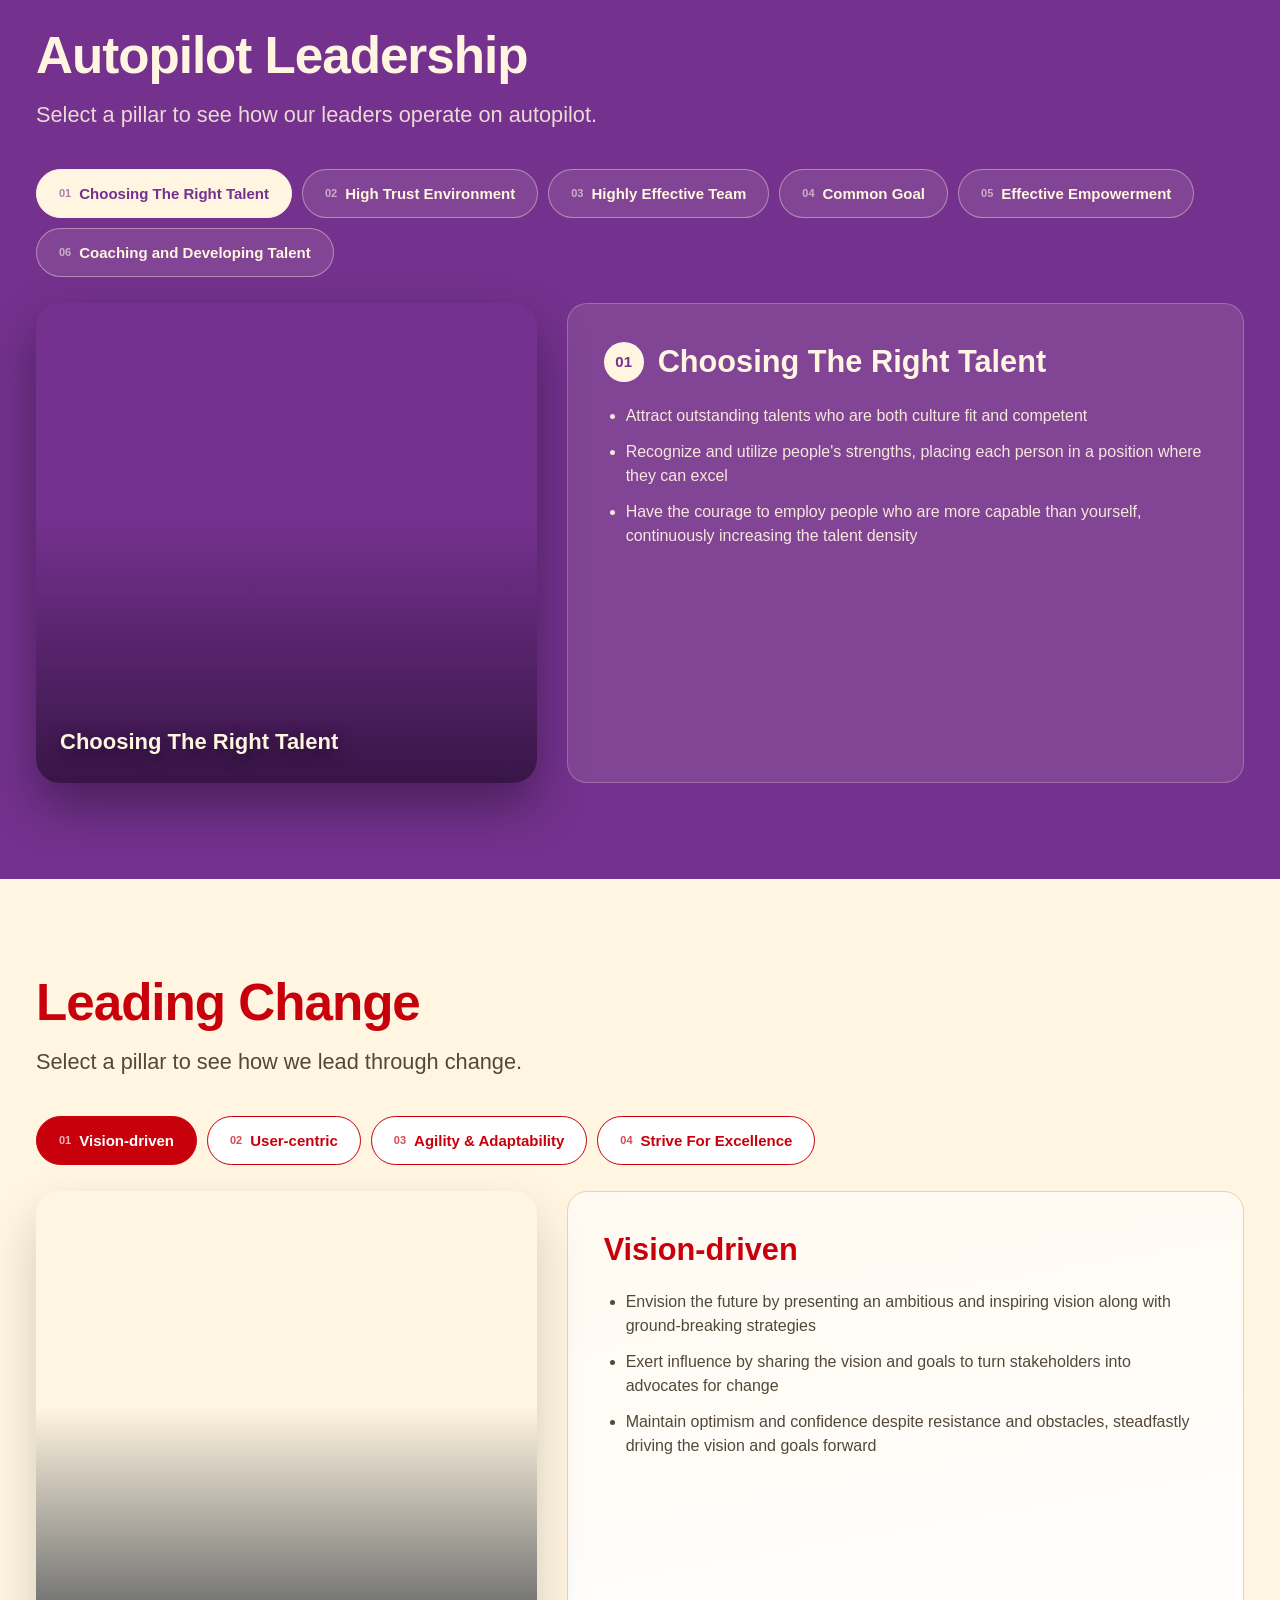
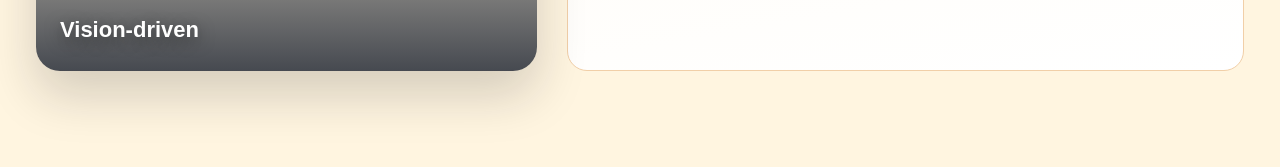
==== commit 58054d60: "Apply purple/cream color palette to Autopilot Leadership Co-authored-by: Terencefong62 <Terencefong6" ====
--- a/company-culture-mockup.html
+++ b/company-culture-mockup.html
@@ -387,22 +387,22 @@
       }
 
       .autopilot {
-        background: linear-gradient(160deg, #0a1428 0%, #16294f 100%);
-        color: #fff;
+        background: #74318e;
+        color: #fff5e0;
       }
 
       .autopilot .section-head p {
-        color: rgba(255, 255, 255, 0.86);
+        color: rgba(255, 245, 224, 0.86);
       }
 
       .autopilot .section-head h2 {
-        color: #fff;
+        color: #fff5e0;
       }
 
       .autopilot-tab-nav label {
-        background: rgba(255, 255, 255, 0.08);
-        border-color: rgba(255, 255, 255, 0.35);
-        color: #fff;
+        background: rgba(255, 245, 224, 0.1);
+        border-color: rgba(255, 245, 224, 0.4);
+        color: #fff5e0;
       }
 
       .autopilot-tab-nav label:hover {
@@ -437,8 +437,8 @@
         inset: 0;
         background: linear-gradient(
           to top,
-          rgba(5, 10, 22, 0.82) 0%,
-          rgba(5, 10, 22, 0) 55%
+          rgba(43, 15, 55, 0.82) 0%,
+          rgba(43, 15, 55, 0) 55%
         );
       }
 
@@ -448,10 +448,10 @@
         left: 24px;
         bottom: 24px;
         right: 24px;
-        color: #fff;
+        color: #fff5e0;
         font-size: 22px;
         font-weight: 700;
-        text-shadow: 0 4px 16px rgba(0, 0, 0, 0.6);
+        text-shadow: 0 4px 16px rgba(0, 0, 0, 0.5);
       }
 
       .autopilot-visual.bg-1 {
@@ -484,9 +484,9 @@
       #atab-4:checked ~ .autopilot-tab-nav label[for="atab-4"],
       #atab-5:checked ~ .autopilot-tab-nav label[for="atab-5"],
       #atab-6:checked ~ .autopilot-tab-nav label[for="atab-6"] {
-        background: var(--lkk-red);
-        border-color: var(--lkk-red);
-        color: #fff;
+        background: #fff5e0;
+        border-color: #fff5e0;
+        color: #74318e;
       }
 
       #atab-1:checked ~ .autopilot-layout .autopilot-visual.bg-1,
@@ -511,14 +511,14 @@
         display: none;
         border-radius: 20px;
         padding: 34px 36px;
-        border: 1px solid rgba(255, 255, 255, 0.18);
-        background: rgba(255, 255, 255, 0.08);
+        border: 1px solid rgba(255, 245, 224, 0.24);
+        background: rgba(255, 245, 224, 0.1);
       }
 
       .autopilot-card h3 {
         margin: 0 0 8px;
         font-size: clamp(26px, 2.4vw, 34px);
-        color: #fff;
+        color: #fff5e0;
         display: flex;
         align-items: center;
         gap: 14px;
@@ -532,8 +532,8 @@
         height: 40px;
         flex-shrink: 0;
         border-radius: 50%;
-        background: var(--lkk-red);
-        color: #fff;
+        background: #fff5e0;
+        color: #74318e;
         font-size: 15px;
         font-weight: 700;
       }
@@ -549,7 +549,7 @@
         margin: 0;
         font-size: 16px;
         line-height: 1.5;
-        color: rgba(255, 255, 255, 0.92);
+        color: rgba(255, 245, 224, 0.92);
       }
 
       .leading-change {
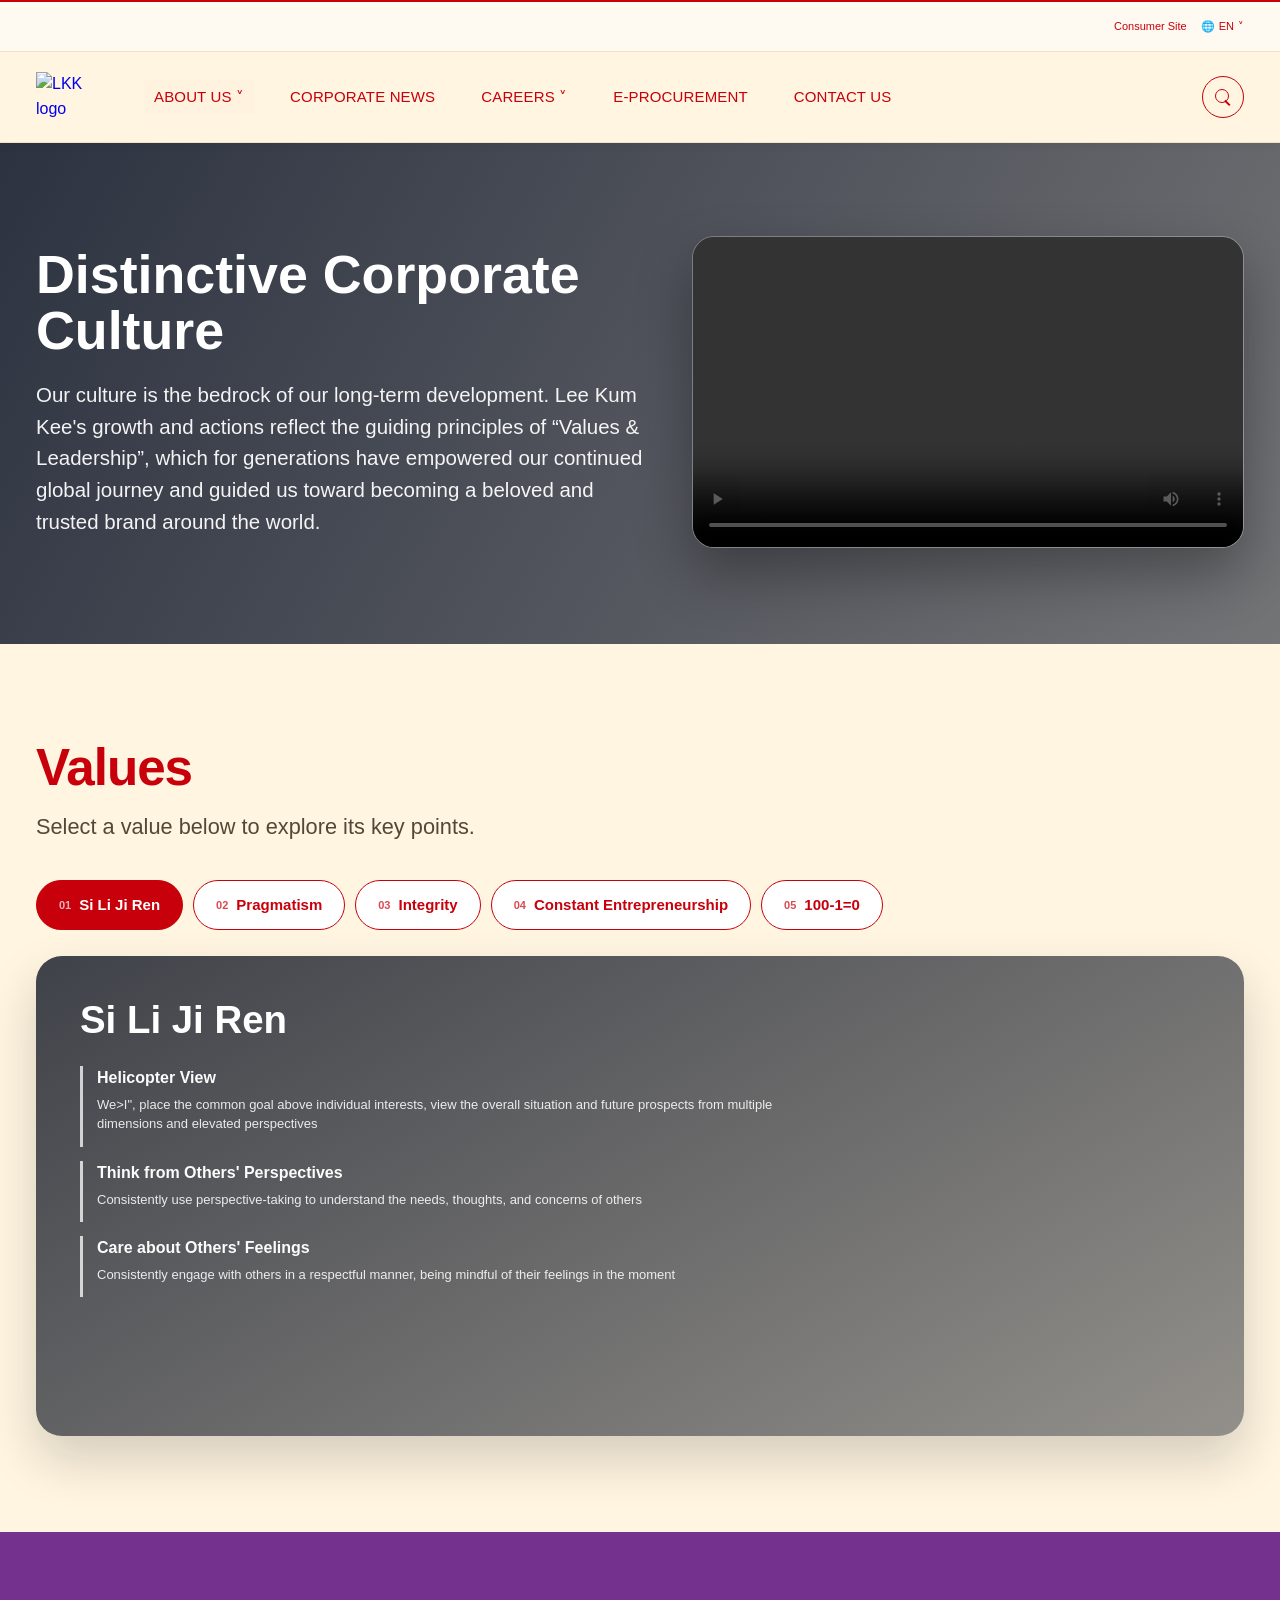
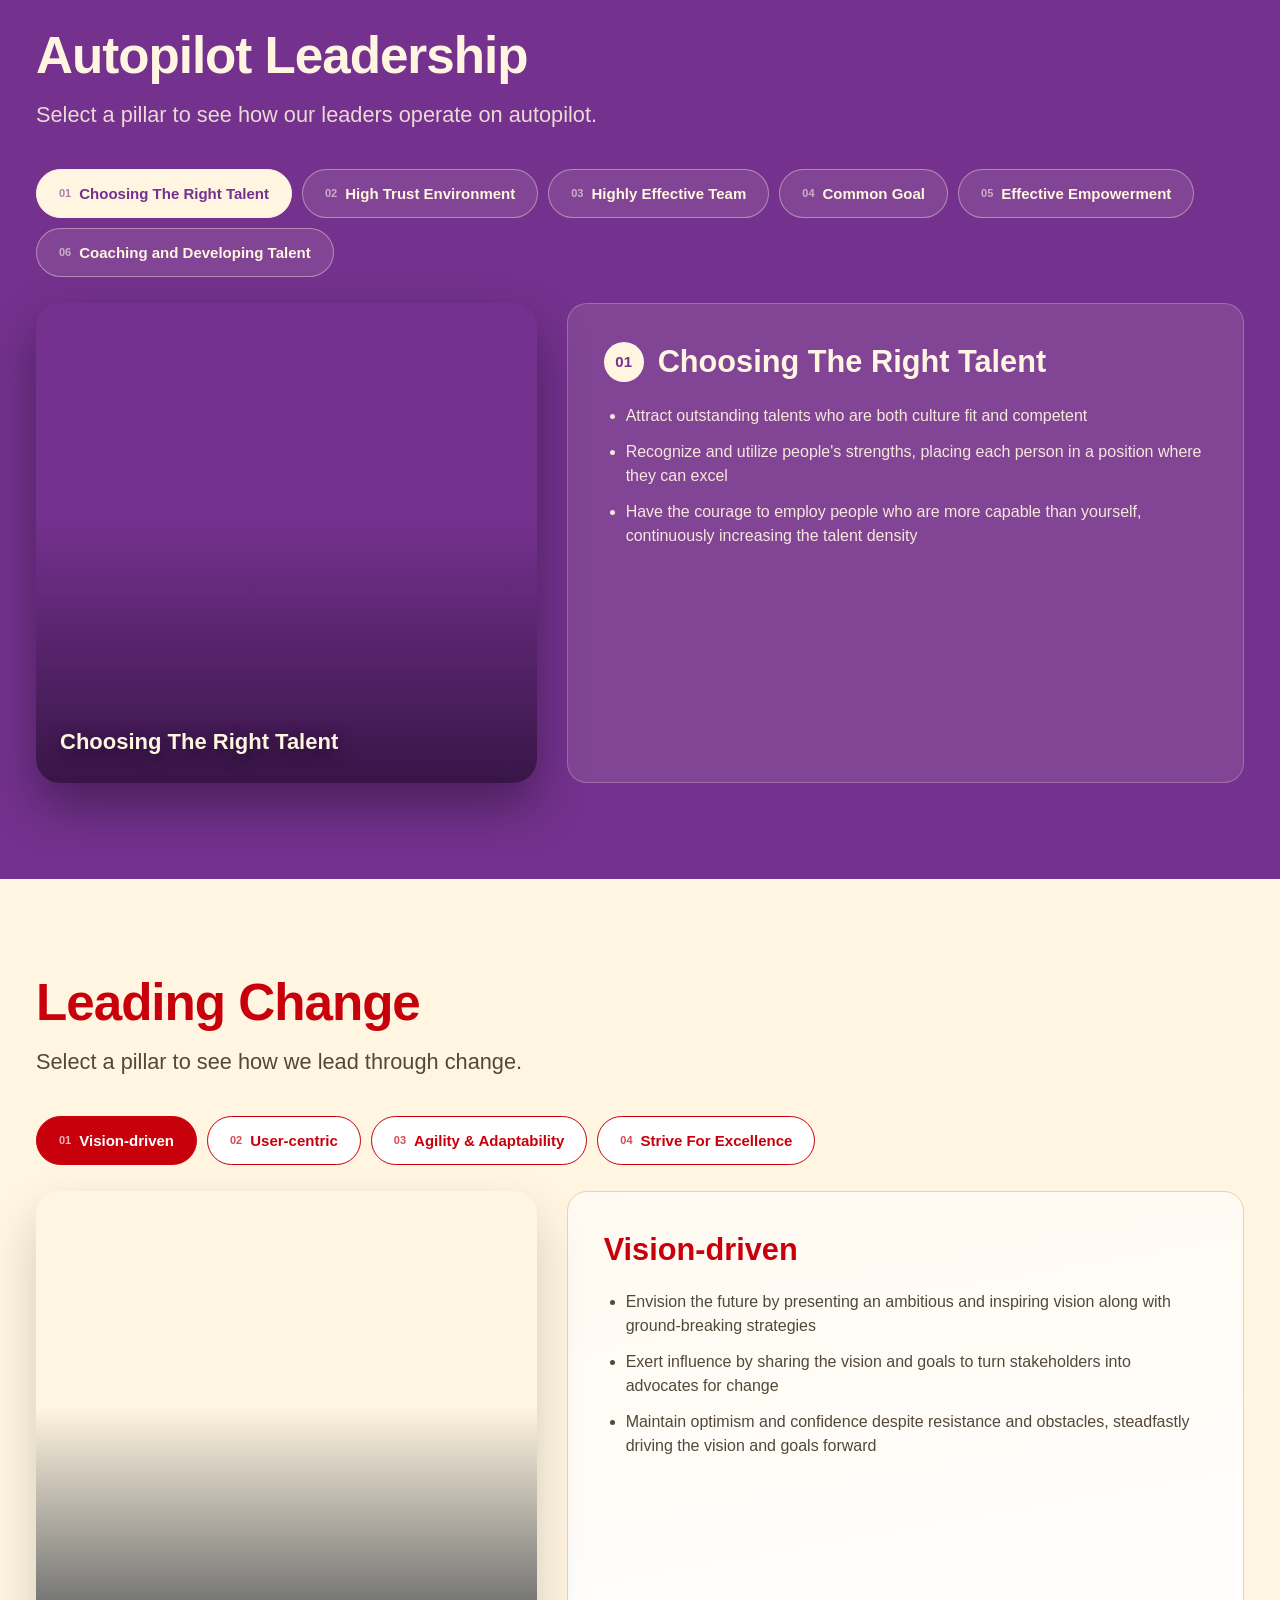
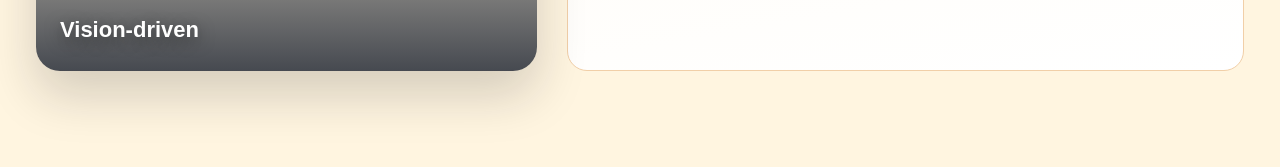
==== commit 6c4467b0: "Remove About Us nav border and fix culture video URL Co-authored-by: Terencefong62 <Terencefong62@us" ====
--- a/company-culture-mockup.html
+++ b/company-culture-mockup.html
@@ -121,7 +121,6 @@
       }
 
       .nav-links a.is-active {
-        border: 1px solid var(--lkk-red);
         background: #fff3df;
       }
 
@@ -788,7 +787,7 @@
             <div class="video-frame">
               <video controls preload="metadata">
                 <source
-                  src="https://preview-web.lkk.com/files/live/sites/corporate/files/About%20US/v-l-tc.mp4"
+                  src="https://preview-web.lkk.com//files/live/sites/corporate/files/About%20US/v-l-tc.mp4"
                   type="video/mp4"
                 />
                 Your browser does not support the video tag.
